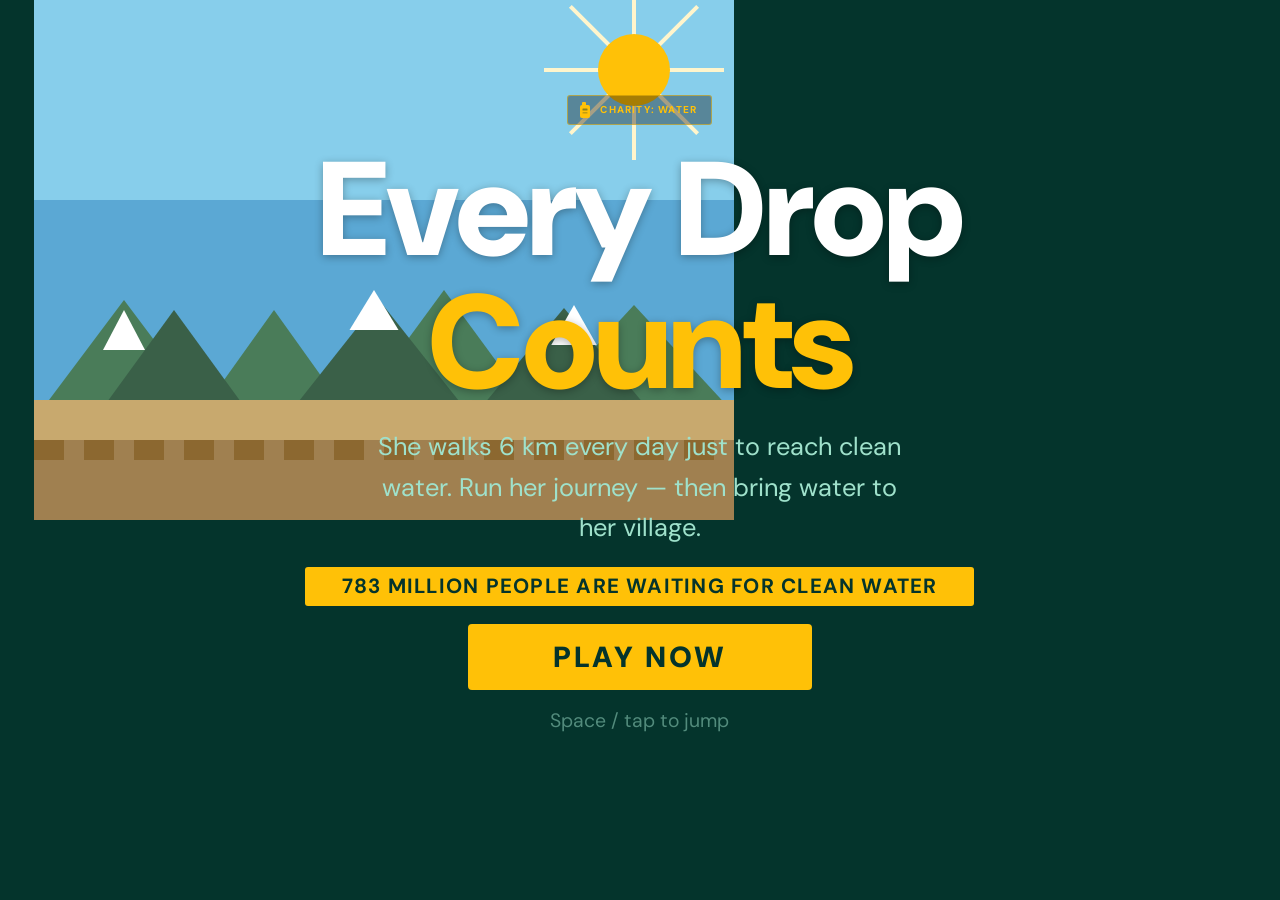
==== index.html @ 2adacd65 "Smoothed out the error made for puzzle area so the water smoothly flows through each pipe and fixed " ====
<!DOCTYPE html>
<html lang="en">
<head>
<meta charset="UTF-8">
<meta name="viewport" content="width=device-width, initial-scale=1.0, maximum-scale=1.0, user-scalable=no">
<title>Every Drop Counts — charity: water</title>
<style>
@import url('https://fonts.googleapis.com/css2?family=DM+Sans:wght@400;500;700;900&display=swap');

:root {
  --yellow:  #FFC107;
  --yellow-d:#E6A800;
  --teal:    #1D9E75;
  --teal-d:  #0F6E56;
  --teal-dk: #04342C;
  --blue:    #2BA4DB;
  --mint:    #9FE1CB;
  --white:   #ffffff;
  --r: min(1px, 0.15vw); /* responsive unit base */
}

*, *::before, *::after { box-sizing: border-box; margin: 0; padding: 0; }

html, body {
  width: 100%; height: 100%;
  font-family: 'DM Sans', system-ui, sans-serif;
  background: var(--teal-dk);
  display: flex; align-items: center; justify-content: center;
  overflow: hidden;
  touch-action: manipulation;
}

/* ─── GAME SHELL ─── */
#shell {
  position: relative;
  width: min(700px, 100vw);
  /* height scales to maintain 700:520 aspect ratio */
  aspect-ratio: 700 / 520;
  overflow: hidden;
  background: var(--teal-dk);
  container-type: size;
}

/* ─── SCREENS ─── */
.screen {
  position: absolute; inset: 0;
  display: none; flex-direction: column;
  align-items: center; justify-content: center;
}
.screen.active { display: flex; }

/* ===================== TITLE ===================== */
#title-screen { background: var(--teal-dk); }

#title-bg { position: absolute; inset: 0; }

.title-content {
  position: relative; z-index: 2;
  display: flex; flex-direction: column;
  align-items: center; gap: 2cqh;
  margin-top: -8cqh;
}

/* Jerry Can badge */
.cw-badge {
  display: flex; align-items: center; gap: 8px;
  background: rgba(0,0,0,.35);
  border: 1px solid rgba(255,193,7,.5);
  border-radius: 3px;
  padding: 5px 14px 5px 10px;
}
.cw-badge svg { flex-shrink: 0; }
.cw-badge span {
  font-size: 10px; font-weight: 700;
  color: var(--yellow); letter-spacing: .12em; text-transform: uppercase;
}

.title-heading {
  font-size: 11cqw; font-weight: 900;
  color: #fff; line-height: 1;
  letter-spacing: -.02em;
  text-shadow: 0 2px 8px rgba(0,0,0,.3);
  text-align: center;
}
.title-heading em { color: var(--yellow); font-style: normal; }

.title-sub {
  font-size: 2.1cqw; color: var(--mint);
  max-width: 44cqw; line-height: 1.6; text-align: center;
}

.title-stat {
  background: var(--yellow); color: var(--teal-dk);
  font-size: 1.7cqw; font-weight: 700;
  padding: .7cqh 3cqw;
  border-radius: 3px; letter-spacing: .06em; text-transform: uppercase;
}

.play-btn {
  background: var(--yellow); color: var(--teal-dk);
  border: none; border-radius: 4px;
  padding: 1.6cqh 7cqw;
  font-size: 2.4cqw; font-weight: 900;
  cursor: pointer; letter-spacing: .1em; text-transform: uppercase;
  transition: background .15s, transform .1s;
  font-family: inherit;
}
.play-btn:hover { background: var(--yellow-d); transform: scale(1.04); }
.play-btn:active { transform: scale(.97); }

.title-hint { font-size: 1.6cqw; color: rgba(159,225,203,.5); }

/* ===================== HUD ===================== */
#hud {
  position: absolute; top: 0; left: 0; right: 0;
  height: 10cqh;
  background: var(--teal-dk);
  border-bottom: 2px solid var(--teal);
  display: flex; align-items: center; justify-content: space-between;
  padding: 0 3cqw; z-index: 10;
}
.hud-block { text-align: center; }
.hud-label {
  font-size: 1.4cqw; font-weight: 600;
  color: var(--mint); letter-spacing: .1em; text-transform: uppercase;
}
.hud-value { font-size: 3.8cqw; font-weight: 700; color: #fff; line-height: 1.1; }
.hud-value.yellow { color: var(--yellow); }
.hud-drop-row { display: flex; align-items: center; gap: 5px; }
.hud-drop-icon {
  width: 10px; height: 13px;
  background: var(--blue);
  border-radius: 50% 50% 50% 50% / 60% 60% 40% 40%;
}
.hud-center {
  display: flex; flex-direction: column; align-items: center; gap: 2px;
}
.hud-phase {
  font-size: 1.6cqw; font-weight: 700;
  color: var(--yellow); letter-spacing: .06em;
}
.hud-phase-sub { font-size: 1.4cqw; color: var(--mint); }

/* Reset button in HUD */
#reset-btn {
  background: transparent; color: var(--mint);
  border: 1px solid rgba(159,225,203,.4);
  border-radius: 4px;
  padding: .5cqh 2cqw;
  font-size: 1.4cqw; font-weight: 700;
  cursor: pointer; letter-spacing: .06em;
  text-transform: uppercase; font-family: inherit;
  transition: background .15s;
}
#reset-btn:hover { background: rgba(159,225,203,.1); }

/* ===================== PHASE 1: RUNNER ===================== */
#phase1-screen { background: transparent; }
#runner-canvas {
  display: block;
  width: 100%; height: 100%;
  position: absolute; top: 0; left: 0;
}

/* stat banner */
#stat-banner {
  position: absolute; top: 12cqh; left: 50%;
  transform: translateX(-50%) translateY(-5cqh);
  background: var(--yellow); color: var(--teal-dk);
  font-size: 1.8cqw; font-weight: 700;
  padding: 1cqh 3cqw; border-radius: 3px;
  z-index: 20; white-space: nowrap;
  transition: transform .4s cubic-bezier(.34,1.56,.64,1), opacity .4s;
  opacity: 0; pointer-events: none;
}
#stat-banner.show { transform: translateX(-50%) translateY(0); opacity: 1; }

/* ===================== TRANSITION ===================== */
#transition-screen { background: var(--yellow); gap: 2cqh; }
.trans-title { font-size: 6cqw; font-weight: 900; color: var(--teal-dk); }
.trans-sub { font-size: 2.2cqw; color: var(--teal-d); text-align: center; max-width: 52cqw; line-height: 1.6; }
.trans-box {
  background: var(--teal-dk); border-radius: 8px;
  padding: 2cqh 5cqw; text-align: center;
}
.trans-box-label { font-size: 1.6cqw; font-weight: 600; color: var(--mint); letter-spacing: .1em; }
.trans-box-val { font-size: 7cqw; font-weight: 900; color: var(--yellow); }
.trans-box-sub { font-size: 1.5cqw; color: var(--mint); }
.continue-btn {
  background: var(--teal-dk); color: var(--yellow);
  border: none; border-radius: 4px;
  padding: 1.5cqh 4cqw;
  font-size: 2.2cqw; font-weight: 700;
  cursor: pointer; font-family: inherit;
  letter-spacing: .06em; transition: opacity .15s;
}
.continue-btn:hover { opacity: .85; }
.trans-tip { font-size: 1.5cqw; color: var(--teal-d); text-align: center; }

/* ===================== PHASE 2: PIPE PUZZLE ===================== */
#phase2-screen { background: var(--teal-dk); flex-direction: column; }

#puzzle-hud {
  width: 100%; height: 10cqh;
  background: var(--teal-dk);
  border-bottom: 2px solid var(--teal);
  display: flex; align-items: center; justify-content: space-between;
  padding: 0 3cqw; flex-shrink: 0;
}
#puzzle-timer { font-size: 5cqw; font-weight: 900; color: var(--yellow); }
#puzzle-timer.urgent { color: #ff5555; animation: pulse .5s infinite alternate; }
@keyframes pulse { from{opacity:1} to{opacity:.4} }
.puzzle-label { font-size: 1.6cqw; font-weight: 600; color: var(--mint); letter-spacing: .08em; text-align: center; }
.puzzle-label span { display: block; font-size: 2.2cqw; font-weight: 700; color: #fff; }

#puzzle-area {
  flex: 1; display: flex;
  align-items: center; justify-content: center;
  gap: 3cqw; padding: 2cqh 2cqw;
}

#pipe-grid-wrap { display: flex; flex-direction: column; align-items: center; gap: 1.2cqh; }

#pipe-grid {
  display: grid;
  gap: 3px;
  background: rgba(255,255,255,.04);
  border: 2px solid var(--teal);
  border-radius: 8px;
  padding: 8px;
}

.pcell {
  width: 7.2cqw; height: 7.2cqw;
  max-width: 52px; max-height: 52px;
  border-radius: 4px;
  background: rgba(255,255,255,.06);
  cursor: pointer; position: relative;
  transition: background .1s;
  user-select: none; overflow: hidden;
}
.pcell:hover { background: rgba(255,255,255,.13); }
.pcell.src  { background: rgba(255,193,7,.15);  border: 2px solid var(--yellow); cursor: default; }
.pcell.vil  { background: rgba(29,158,117,.15); border: 2px solid var(--teal);   cursor: default; }
.pcell canvas { display: block; width: 100%; height: 100%; }

.pipe-legend {
  display: flex; gap: 1.5cqw;
  font-size: 1.5cqw; color: var(--mint);
  align-items: center; flex-wrap: wrap; justify-content: center;
}
.leg-item { display: flex; align-items: center; gap: .5cqw; }
.leg-dot { width: 9px; height: 9px; border-radius: 50%; }

#sidebar {
  display: flex; flex-direction: column; gap: 1.5cqh;
  width: 18cqw; max-width: 130px; flex-shrink: 0;
}
.s-card {
  background: rgba(255,255,255,.06);
  border: 1px solid rgba(255,255,255,.1);
  border-radius: 6px; padding: 1.2cqh 1.5cqw; text-align: center;
}
.s-card-label {
  font-size: 1.4cqw; color: var(--mint);
  font-weight: 600; letter-spacing: .06em;
  text-transform: uppercase; margin-bottom: 3px;
}
.s-card-val { font-size: 3.5cqw; font-weight: 900; color: #fff; }
.s-card-val.g { color: var(--teal); }
.howto { font-size: 1.4cqw; color: rgba(159,225,203,.7); line-height: 1.7; }
.howto b { color: var(--yellow); display: block; margin-bottom: 4px; font-size: 1.5cqw; }

/* ===================== OVERLAYS ===================== */
.overlay {
  position: absolute; inset: 0;
  background: rgba(4,52,44,.93);
  display: none; flex-direction: column;
  align-items: center; justify-content: center;
  gap: 1.8cqh; z-index: 100;
}
.overlay.active { display: flex; }

.ov-emoji { font-size: 8cqw; animation: bounce .6s ease infinite alternate; }
@keyframes bounce { from{transform:translateY(0)} to{transform:translateY(-1.5cqh)} }

.ov-title { font-size: 5.5cqw; font-weight: 900; color: var(--yellow); text-align: center; }
.ov-sub   { font-size: 2cqw; color: var(--mint); text-align: center; max-width: 52cqw; line-height: 1.6; }

.ov-stats { display: flex; gap: 1.5cqw; }
.ov-stat {
  background: rgba(255,255,255,.08);
  border-radius: 6px; padding: 1cqh 2cqw; text-align: center;
}
.ov-stat-val   { font-size: 4cqw; font-weight: 900; color: #fff; }
.ov-stat-label { font-size: 1.5cqw; color: var(--mint); }

.ov-btn-row { display: flex; gap: 1.5cqw; align-items: center; flex-wrap: wrap; justify-content: center; }

.btn-primary {
  background: var(--yellow); color: var(--teal-dk);
  border: none; border-radius: 4px;
  padding: 1.5cqh 3.5cqw;
  font-size: 2cqw; font-weight: 700;
  cursor: pointer; text-decoration: none; display: inline-block;
  letter-spacing: .06em; text-transform: uppercase;
  font-family: inherit; transition: background .15s;
}
.btn-primary:hover { background: var(--yellow-d); }

.btn-secondary {
  background: transparent; color: var(--mint);
  border: 1px solid rgba(159,225,203,.35);
  border-radius: 4px; padding: 1.3cqh 2.5cqw;
  font-size: 1.7cqw; font-weight: 600;
  letter-spacing: .06em; text-transform: uppercase;
  cursor: pointer; font-family: inherit; transition: opacity .15s;
}
.btn-secondary:hover { opacity: .7; }

.cw-foot {
  font-size: 1.5cqw; color: rgba(159,225,203,.45); text-decoration: none;
}
.cw-foot:hover { color: var(--mint); }

/* ripple */
#ripple-canvas {
  position: absolute; inset: 0;
  pointer-events: none; z-index: 5;
  opacity: 0; transition: opacity .5s;
}

/* confetti */
.confetti-piece {
  position: absolute; width: 8px; height: 8px;
  border-radius: 2px; z-index: 200;
  animation: cffall linear forwards;
}
@keyframes cffall {
  0%   { transform: translateY(-20px) rotate(0deg);   opacity: 1; }
  100% { transform: translateY(600px)  rotate(720deg); opacity: 0; }
}
</style>
</head>
<body>
<div id="shell">

  <!-- ══ TITLE ══ -->
  <div id="title-screen" class="screen active">
    <canvas id="title-bg" width="700" height="520"></canvas>
    <div class="title-content">
      <!-- Jerry Can badge -->
      <div class="cw-badge">
        <svg width="14" height="18" viewBox="0 0 14 18" fill="none">
          <rect x="2" y="4" width="10" height="13" rx="2" fill="#FFC107"/>
          <rect x="4" y="1" width="4" height="4" rx="1" fill="#FFC107"/>
          <rect x="4.5" y="7.5" width="5" height="2" rx=".5" fill="#04342C" opacity=".45"/>
          <rect x="4.5" y="11" width="5" height="1.5" rx=".5" fill="#04342C" opacity=".25"/>
        </svg>
        <span>charity: water</span>
      </div>
      <div class="title-heading">Every Drop<br><em>Counts</em></div>
      <div class="title-sub">She walks 6 km every day just to reach clean water. Run her journey — then bring water to her village.</div>
      <div class="title-stat">783 million people are waiting for clean water</div>
      <button class="play-btn" onclick="G.start()">PLAY NOW</button>
      <div class="title-hint">Space / tap to jump</div>
    </div>
  </div>

  <!-- ══ PHASE 1 ══ -->
  <div id="phase1-screen" class="screen">
    <div id="hud">
      <div class="hud-block">
        <div class="hud-label">drops</div>
        <div class="hud-drop-row">
          <div class="hud-drop-icon"></div>
          <div class="hud-value" id="hud-drops">0</div>
        </div>
      </div>
      <div class="hud-center">
        <div class="hud-phase">PHASE 1 — THE WALK</div>
        <div class="hud-phase-sub">Collect drops. Every step matters.</div>
      </div>
      <div class="hud-block">
        <div class="hud-label">distance</div>
        <div class="hud-value yellow" id="hud-dist">0 m</div>
      </div>
    </div>
    <canvas id="runner-canvas"></canvas>
    <div id="stat-banner">💧 1 in 10 people lack clean water</div>
    <!-- Reset always visible -->
    <button id="reset-btn" onclick="G.reset()" style="position:absolute;top:1.2cqh;right:2cqw;z-index:20">↺ RESET</button>
  </div>

  <!-- ══ TRANSITION ══ -->
  <div id="transition-screen" class="screen">
    <div class="trans-title">You made it! 💧</div>
    <div class="trans-sub">You reached the water source. Now connect the pipes before the village runs dry.</div>
    <div class="trans-box">
      <div class="trans-box-label">TIME BONUS EARNED</div>
      <div class="trans-box-val" id="trans-bonus">45s</div>
      <div class="trans-box-sub">from your run distance</div>
    </div>
    <button class="continue-btn" onclick="G.startPuzzle()">CONNECT THE PIPES →</button>
    <div class="trans-tip">Every 100 m you ran = 3 extra seconds</div>
  </div>

  <!-- ══ PHASE 2 ══ -->
  <div id="phase2-screen" class="screen">
    <div id="puzzle-hud">
      <div class="hud-block">
        <div class="hud-label">drops</div>
        <div class="hud-drop-row">
          <div class="hud-drop-icon"></div>
          <div class="hud-value" id="p2-drops">0</div>
        </div>
      </div>
      <div class="puzzle-label">PHASE 2 — PIPE PUZZLE<span>Connect source → village</span></div>
      <div class="hud-block">
        <div class="hud-label">time left</div>
        <div id="puzzle-timer">45s</div>
      </div>
    </div>
    <div id="puzzle-area">
      <div id="pipe-grid-wrap">
        <div id="pipe-grid"></div>
        <div class="pipe-legend">
          <div class="leg-item"><div class="leg-dot" style="background:var(--yellow)"></div>Source</div>
          <div class="leg-item"><div class="leg-dot" style="background:var(--teal)"></div>Village</div>
          <div class="leg-item"><div class="leg-dot" style="background:var(--blue)"></div>Water flowing</div>
          <div class="leg-item"><div class="leg-dot" style="background:rgba(255,255,255,.3)"></div>Click to rotate</div>
        </div>
      </div>
      <div id="sidebar">
        <div class="s-card">
          <div class="s-card-label">connected</div>
          <div class="s-card-val g" id="conn-pct">0%</div>
        </div>
        <div class="s-card">
          <div class="s-card-label">moves</div>
          <div class="s-card-val" id="moves-count">0</div>
        </div>
        <div class="howto">
          <b>HOW TO PLAY</b>
          Click a pipe to rotate 90°.<br><br>
          Connect <span style="color:var(--yellow)">source</span> to <span style="color:var(--teal)">village</span>.<br><br>
          Water flows through aligned pipes automatically.
        </div>
        <button class="btn-secondary" onclick="G.reset()" style="margin-top:auto">↺ RESET</button>
      </div>
    </div>
  </div>

  <!-- ══ WIN ══ -->
  <div id="win-overlay" class="overlay">
    <div class="ov-emoji">💧</div>
    <div class="ov-title">Village Connected!</div>
    <div class="ov-sub" id="win-msg">Clean water is flowing. You made a real difference today.</div>
    <div class="ov-stats">
      <div class="ov-stat"><div class="ov-stat-val" id="f-drops">0</div><div class="ov-stat-label">drops</div></div>
      <div class="ov-stat"><div class="ov-stat-val" id="f-dist">0m</div><div class="ov-stat-label">distance</div></div>
      <div class="ov-stat"><div class="ov-stat-val" id="f-moves">0</div><div class="ov-stat-label">moves</div></div>
    </div>
    <div class="ov-btn-row">
      <a href="https://www.charitywater.org" target="_blank" class="btn-primary">Give clean water →</a>
      <button class="btn-secondary" onclick="G.reset()">Play again</button>
    </div>
    <a href="https://www.charitywater.org" target="_blank" class="cw-foot">$30 = 1 person with clean water for life · charitywater.org</a>
  </div>

  <!-- ══ GAME OVER (runner) ══ -->
  <div id="over-overlay" class="overlay">
    <div class="ov-emoji" style="animation:none">💧</div>
    <div class="ov-title" style="color:#fff">Keep going — she does</div>
    <div class="ov-sub">Every day she gets back up and tries again.<br>Your <span id="go-dist" style="color:var(--yellow);font-weight:700">0 m</span> earned a time bonus for the pipe puzzle!</div>
    <div class="ov-btn-row">
      <button class="btn-primary" onclick="G.toTransition()">Bring water to the village →</button>
      <button class="btn-secondary" onclick="G.reset()">Run again</button>
    </div>
  </div>

  <canvas id="ripple-canvas" width="700" height="520"></canvas>
</div>

<script>
/* ════════════════════════════════════════════════════
   EVERY DROP COUNTS — single-file, VS Code compatible
   ════════════════════════════════════════════════════ */

// ── Responsive resize ──────────────────────────────
const shell = document.getElementById('shell');
function resize() {
  const vw = window.innerWidth, vh = window.innerHeight;
  const scaleW = vw / 700, scaleH = vh / 520;
  const s = Math.min(scaleW, scaleH);
  shell.style.width  = (700 * s) + 'px';
  shell.style.height = (520 * s) + 'px';
}
window.addEventListener('resize', resize);
resize();

// ── Screen helper ──────────────────────────────────
function showScreen(id) {
  document.querySelectorAll('.screen').forEach(s => s.classList.remove('active'));
  document.getElementById(id).classList.add('active');
}

// ── Title background ───────────────────────────────
(function () {
  const c = document.getElementById('title-bg');
  const ctx = c.getContext('2d');
  const W = 700, H = 520;
  ctx.fillStyle = '#87CEEB'; ctx.fillRect(0, 0, W, H);
  ctx.fillStyle = '#5BA8D4'; ctx.fillRect(0, 200, W, 320);
  ctx.fillStyle = '#FFF5CC';
  for (let i = 0; i < 8; i++) {
    ctx.save(); ctx.translate(600, 70); ctx.rotate(i * Math.PI / 4);
    ctx.fillRect(-2, -90, 4, 60); ctx.restore();
  }
  ctx.fillStyle = '#FFC107'; ctx.beginPath(); ctx.arc(600, 70, 36, 0, Math.PI*2); ctx.fill();
  [[0,300,180,120],[140,310,200,140],[300,290,220,150],[480,305,240,130]].forEach(([x,y,w,h]) => {
    ctx.fillStyle = '#4A7C59';
    ctx.beginPath(); ctx.moveTo(x,y+h); ctx.lineTo(x+w/2,y); ctx.lineTo(x+w,y+h); ctx.fill();
  });
  [[60,310,160,110],[250,300,190,120],[430,308,200,120]].forEach(([x,y,w,h]) => {
    ctx.fillStyle = '#3A6048';
    ctx.beginPath(); ctx.moveTo(x,y+h); ctx.lineTo(x+w/2,y); ctx.lineTo(x+w,y+h); ctx.fill();
  });
  ctx.fillStyle = '#fff';
  [[90,310,60],[340,290,70],[540,305,65]].forEach(([mx,my,hw]) => {
    ctx.beginPath(); ctx.moveTo(mx,my); ctx.lineTo(mx-hw*.35,my+40); ctx.lineTo(mx+hw*.35,my+40); ctx.fill();
  });
  ctx.fillStyle = '#C8A96E'; ctx.fillRect(0,400,W,120);
  ctx.fillStyle = '#A08050'; ctx.fillRect(0,440,W,80);
  ctx.strokeStyle = '#8C6830'; ctx.lineWidth = 20; ctx.setLineDash([30,20]);
  ctx.beginPath(); ctx.moveTo(0,450); ctx.lineTo(W,450); ctx.stroke();
  ctx.setLineDash([]);
})();

// ═══════════════════════════════════════════════════
//  GAME CONTROLLER
// ═══════════════════════════════════════════════════
const G = {
  drops: 0, distM: 0, moves: 0,
  phase: 'title', bonus: 20,

  start() {
    this.drops = 0; this.distM = 0; this.moves = 0;
    this.phase = 'runner';
    showScreen('phase1-screen');
    Runner.init();
  },

  toTransition() {
    Runner.stop();
    document.getElementById('over-overlay').classList.remove('active');
    this.bonus = Math.min(90, Math.max(20, 20 + Math.floor(this.distM / 100) * 3));
    document.getElementById('trans-bonus').textContent = this.bonus + 's';
    this.phase = 'transition';
    showScreen('transition-screen');
  },

  startPuzzle() {
    this.phase = 'puzzle';
    showScreen('phase2-screen');
    Puzzle.init(this.drops, this.bonus);
  },

  win(solved, puzzleTime) {
    const bonus = solved ? puzzleTime * 5 : 0;
    const total = this.drops + bonus;
    document.getElementById('f-drops').textContent = total;
    document.getElementById('f-dist').textContent  = this.distM + 'm';
    document.getElementById('f-moves').textContent = this.moves;
    document.getElementById('win-msg').textContent = solved
      ? `Clean water is flowing! You solved it with ${puzzleTime}s to spare.`
      : `Time's up, but ${Math.round(Puzzle.filledPct())}% of the village received water. Keep trying!`;
    document.getElementById('win-overlay').classList.add('active');
    fx.confetti();
    fx.ripple();
  },

  reset() {
    Runner.stop();
    Puzzle.stop();
    document.getElementById('win-overlay').classList.remove('active');
    document.getElementById('over-overlay').classList.remove('active');
    this.drops = 0; this.distM = 0; this.moves = 0;
    this.phase = 'title';
    showScreen('title-screen');
  }
};

// ═══════════════════════════════════════════════════
//  RUNNER
// ═══════════════════════════════════════════════════
const Runner = (() => {
  const RC = document.getElementById('runner-canvas');
  const ctx = RC.getContext('2d');
  const W = 700, H = 468;
  RC.width = W; RC.height = H;

  let runner, obstacles, groundY, speed, frameId, frame, spawnT, spawnI;
  let bgX = 0;
  let statShown = {};
  const FACTS = {
    400:  '1 in 10 people lack clean water',
    900:  'Women walk 6 km daily for water',
    1800: 'Girls miss school to collect water',
    3000: '$30 gives 1 person water for life'
  };

  function rr(ctx, x, y, w, h, r) {
    ctx.beginPath();
    ctx.moveTo(x+r,y); ctx.lineTo(x+w-r,y);
    ctx.arcTo(x+w,y,x+w,y+r,r); ctx.lineTo(x+w,y+h-r);
    ctx.arcTo(x+w,y+h,x+w-r,y+h,r); ctx.lineTo(x+r,y+h);
    ctx.arcTo(x,y+h,x,y+h-r,r); ctx.lineTo(x,y+r);
    ctx.arcTo(x,y,x+r,y,r); ctx.closePath();
  }

  function drawSky() {
    ctx.fillStyle = '#87CEEB'; ctx.fillRect(0,0,W,H-160);
    ctx.fillStyle = '#FFC107'; ctx.beginPath(); ctx.arc(580,60,30,0,Math.PI*2); ctx.fill();
    ctx.fillStyle = 'rgba(255,255,255,.8)';
    [[80,40,90,22],[220,55,70,18],[400,35,100,24],[550,70,60,16]].forEach(([x,y,cw,ch])=>{
      rr(ctx,x,y,cw,ch,ch/2); ctx.fill();
      rr(ctx,x+10,y-12,cw-20,ch,ch/2); ctx.fill();
    });
  }

  function drawGround() {
    ctx.fillStyle='#C8A96E'; ctx.fillRect(0,H-160,W,160);
    ctx.fillStyle='#A08050'; ctx.fillRect(0,H-100,W,100);
    ctx.fillStyle='#8C6830'; ctx.fillRect(0,H-80,W,4);
    ctx.strokeStyle='#7A5820'; ctx.lineWidth=2; ctx.setLineDash([30,20]);
    for(let x=(frame*speed*.5)%50-50;x<W+60;x+=50){ctx.beginPath();ctx.moveTo(x,H-78);ctx.lineTo(x+30,H-78);ctx.stroke();}
    ctx.setLineDash([]);
    ctx.fillStyle='#5A7A5A';
    ctx.fillRect(W-60,H-160,8,40); ctx.fillRect(W-52,H-150,8,30);
    ctx.beginPath(); ctx.moveTo(W-65,H-160); ctx.lineTo(W-56,H-180); ctx.lineTo(W-47,H-160); ctx.fill();
  }

  function drawRunner() {
    const r = runner, t = frame;
    const la = r.onGround ? Math.sin(t*.3)*.5 : 0;
    const aa = r.onGround ? Math.cos(t*.3)*.4 : -.3;
    ctx.save(); ctx.translate(r.x+r.w/2, r.y+r.h);
    if(r.dead) ctx.rotate(Math.min(r.dt*.08, Math.PI/2));
    // Jerry can
    ctx.fillStyle='#2BA4DB'; ctx.fillRect(12,-r.h+4,12,18);
    ctx.fillStyle='#9FE1CB'; ctx.fillRect(13,-r.h+5,3,4);
    if(!r.dead){ctx.fillStyle='rgba(43,164,219,.5)';ctx.fillRect(12,-r.h+14+Math.sin(t*.4)*2,12,6);}
    // body
    ctx.fillStyle=r.dead?'#993C1D':'#1D9E75'; ctx.fillRect(-r.w/2+2,-r.h+18,r.w-4,r.h-22);
    // head
    ctx.fillStyle='#E8C87A'; ctx.beginPath(); ctx.arc(0,-r.h+12,10,0,Math.PI*2); ctx.fill();
    ctx.fillStyle=r.dead?'#993C1D':'#FFC107';
    ctx.beginPath(); ctx.arc(0,-r.h+8,10,Math.PI,0); ctx.fill();
    ctx.fillRect(-10,-r.h+8,20,4);
    // legs
    ctx.strokeStyle=r.dead?'#993C1D':'#0F6E56'; ctx.lineWidth=6; ctx.lineCap='round';
    if(!r.dead){
      ctx.save(); ctx.rotate(la);
      ctx.beginPath(); ctx.moveTo(-5,-6); ctx.lineTo(-6,22); ctx.stroke();
      ctx.fillStyle='#0F6E56'; ctx.fillRect(-10,18,14,6); ctx.restore();
      ctx.save(); ctx.rotate(-la);
      ctx.beginPath(); ctx.moveTo(5,-6); ctx.lineTo(6,22); ctx.stroke();
      ctx.fillStyle='#0F6E56'; ctx.fillRect(-4,18,14,6); ctx.restore();
    } else {
      ctx.beginPath(); ctx.moveTo(-5,-6); ctx.lineTo(-10,22); ctx.stroke();
      ctx.beginPath(); ctx.moveTo(5,-6);  ctx.lineTo(12,16);  ctx.stroke();
    }
    ctx.save(); ctx.rotate(aa);
    ctx.beginPath(); ctx.moveTo(-4,-r.h+28); ctx.lineTo(-16,-r.h+44); ctx.stroke(); ctx.restore();
    ctx.save(); ctx.rotate(-aa+.3);
    ctx.beginPath(); ctx.moveTo(4,-r.h+28); ctx.lineTo(10,-r.h+46); ctx.stroke(); ctx.restore();
    ctx.restore();
  }

  function drawObstacle(ob) {
    ctx.save(); ctx.translate(ob.x, groundY+ob.h);
    if(ob.t===0){
      ctx.fillStyle='#888780'; ctx.beginPath(); ctx.ellipse(0,0,ob.w/2,ob.h/2,0,0,Math.PI*2); ctx.fill();
      ctx.fillStyle='#B4B2A9'; ctx.beginPath(); ctx.ellipse(-4,-4,ob.w/4,ob.h/4,0,0,Math.PI*2); ctx.fill();
    } else if(ob.t===1){
      ctx.fillStyle='#3A6048'; ctx.fillRect(-6,-ob.h,12,ob.h); ctx.fillRect(-16,-ob.h*.7,10,ob.h*.3); ctx.fillRect(6,-ob.h*.5,10,ob.h*.25);
      ctx.fillStyle='#4A7C59'; ctx.fillRect(-4,-ob.h,8,ob.h);
    } else {
      ctx.fillStyle='#7A5820'; ctx.beginPath(); ctx.ellipse(0,4,ob.w/2,8,0,0,Math.PI*2); ctx.fill();
      ctx.fillStyle='rgba(43,164,219,.6)'; ctx.beginPath(); ctx.ellipse(0,2,ob.w/2-4,6,0,0,Math.PI*2); ctx.fill();
    }
    ctx.restore();
  }

  function collides(r, ob) {
    const rx=r.x+4,ry=r.y-r.h+8,rw=r.w-8,rh=r.h-10;
    const ox=ob.x-ob.w/2,oy=groundY-ob.h;
    return rx<ox+ob.w && rx+rw>ox && ry<oy+ob.h && ry+rh>oy;
  }

  function jump() {
    if(!runner||runner.dead) return;
    if(runner.onGround && runner.canJump){
      runner.vy=-14; runner.onGround=false; runner.canJump=false;
    }
  }

  function loop() {
    if(G.phase!=='runner') return;
    frame++;
    ctx.clearRect(0,0,W,H);
    bgX = (bgX - speed*.5 + W) % W;
    drawSky();
    // mountains
    ctx.fillStyle='#4A7C59';
    for(let i=0;i<3;i++){const mx=((i*250-bgX*.4)%(W+300)+W+300)%(W+300)-100;ctx.beginPath();ctx.moveTo(mx,H-160);ctx.lineTo(mx+130,H-260);ctx.lineTo(mx+260,H-160);ctx.fill();}
    ctx.fillStyle='#3A6048';
    for(let i=0;i<3;i++){const mx=((i*220+100-bgX*.3)%(W+300)+W+300)%(W+300)-100;ctx.beginPath();ctx.moveTo(mx,H-160);ctx.lineTo(mx+110,H-220);ctx.lineTo(mx+220,H-160);ctx.fill();}
    drawGround();

    if(!runner.dead){
      runner.vy+=.7; runner.y+=runner.vy;
      if(runner.y>=groundY){runner.y=groundY;runner.vy=0;runner.onGround=true;}
      speed=4+Math.min(frame/600,5);
      spawnI=Math.max(45,90-Math.floor(frame/200)*5);
      if(++spawnT>=spawnI){
        const types=[{t:0,w:30,h:26},{t:1,w:22,h:48},{t:2,w:50,h:16}];
        const tp=types[Math.floor(Math.random()*types.length)];
        obstacles.push({x:W+50,...tp});
        spawnT=0;
      }
      for(let i=obstacles.length-1;i>=0;i--){
        obstacles[i].x-=speed;
        if(obstacles[i].x<-80){obstacles.splice(i,1);continue;}
        if(collides(runner,obstacles[i])){
          runner.dead=true; runner.vy=-8;
          G.distM=Math.floor(frame*speed*.05);
          G.drops=Math.floor(G.distM*.8);
          setTimeout(()=>{
            document.getElementById('go-dist').textContent=G.distM+'m';
            document.getElementById('over-overlay').classList.add('active');
          },800);
          break;
        }
      }
      G.drops=Math.floor(frame*speed*.04);
      G.distM=Math.floor(frame*speed*.05);
      document.getElementById('hud-drops').textContent=G.drops;
      document.getElementById('hud-dist').textContent=G.distM+' m';
      Object.keys(FACTS).forEach(k=>{
        const km=parseInt(k);
        if(G.distM>=km&&!statShown[km]){statShown[km]=true;showBanner(FACTS[km]);}
      });
      if(G.distM>=5000) G.toTransition();
    } else {
      runner.dt++;
      runner.vy+=.7; runner.y+=runner.vy;
      if(runner.y>H+60&&runner.dt>40){cancelAnimationFrame(frameId);return;}
      obstacles.forEach(ob=>ob.x-=speed*.3);
    }
    obstacles.forEach(drawObstacle);
    drawRunner();
    if(frame<70){
      ctx.fillStyle='rgba(255,193,7,.9)';
      ctx.font='bold 13px DM Sans,sans-serif';
      ctx.textAlign='center';
      ctx.fillText('TAP  OR  PRESS  SPACE  TO  JUMP',W/2,H-18);
      ctx.textAlign='left';
    }
    frameId=requestAnimationFrame(loop);
  }

  let bannerTO;
  function showBanner(txt){
    const b=document.getElementById('stat-banner');
    b.textContent='💧 '+txt; b.classList.add('show');
    clearTimeout(bannerTO);
    bannerTO=setTimeout(()=>b.classList.remove('show'),3000);
  }

  document.addEventListener('keydown', e=>{if(e.code==='Space'){e.preventDefault();jump();}});
  document.addEventListener('keyup',   e=>{if(e.code==='Space'&&runner) runner.canJump=true;});
  RC.addEventListener('click',()=>{if(runner)runner.canJump=true; jump();});
  RC.addEventListener('touchstart',e=>{e.preventDefault();if(runner)runner.canJump=true;jump();},{passive:false});
  document.addEventListener('keydown',e=>{
    if(e.code==='Enter'&&G.phase==='runner'){
      const ov=document.getElementById('over-overlay');
      if(ov.classList.contains('active')) G.toTransition();
    }
  });

  return {
    init(){
      groundY=H-80; speed=4; frame=0; bgX=0; spawnT=0; spawnI=80;
      statShown={}; obstacles=[];
      runner={x:100,y:groundY,w:28,h:48,vy:0,onGround:true,dead:false,dt:0,canJump:true};
      document.getElementById('over-overlay').classList.remove('active');
      document.getElementById('hud-drops').textContent='0';
      document.getElementById('hud-dist').textContent='0 m';
      if(frameId)cancelAnimationFrame(frameId);
      frameId=requestAnimationFrame(loop);
    },
    stop(){if(frameId)cancelAnimationFrame(frameId);}
  };
})();

// ═══════════════════════════════════════════════════
//  PIPE PUZZLE  (completely rewritten connection logic)
// ═══════════════════════════════════════════════════
const Puzzle = (() => {
  const ROWS=6, COLS=7;

  /*
    Each pipe is described by which of its 4 sides are OPEN.
    Key insight: we store openings as a set {L,R,T,B}.
    Rotating 90° CW transforms: L→T, T→R, R→B, B→L
    So we just rotate the opening set, not an array index.

    Pipe shapes (at rotation 0):
      'h'  : left + right   (straight horizontal ─)
      'v'  : top  + bottom  (straight vertical   │)
      'tl' : top  + left    (corner ╝)
      'tr' : top  + right   (corner ╚)
      'bl' : bottom + left  (corner ╗)
      'br' : bottom + right (corner ╔)
  */

  // Returns Set of open sides for given type + rotation
  function openings(type, rot) {
    // base openings at rot=0
    const base = {
      'h':  new Set(['L','R']),
      'v':  new Set(['T','B']),
      'tl': new Set(['T','L']),
      'tr': new Set(['T','R']),
      'bl': new Set(['B','L']),
      'br': new Set(['B','R']),
    }[type];

    // CW rotation mapping
    const cwMap = {L:'T', T:'R', R:'B', B:'L'};
    let s = new Set(base);
    for(let i=0; i<(rot%4); i++){
      s = new Set([...s].map(d=>cwMap[d]));
    }
    return s;
  }

  // Are cells (r1,c1) and (r2,c2) hydraulically connected?
  function linked(r1,c1,r2,c2,grid){
    const a=grid[r1]?.[c1], b=grid[r2]?.[c2];
    if(!a||!b) return false;
    const ao = (a.type==='src'||a.type==='vil') ? new Set(['L','R','T','B']) : openings(a.type,a.rot);
    const bo = (b.type==='src'||b.type==='vil') ? new Set(['L','R','T','B']) : openings(b.type,b.rot);
    if(r1===r2 && c2===c1+1) return ao.has('R') && bo.has('L');  // b is RIGHT of a
    if(r1===r2 && c2===c1-1) return ao.has('L') && bo.has('R');  // b is LEFT  of a
    if(c1===c2 && r2===r1+1) return ao.has('B') && bo.has('T');  // b is BELOW a
    if(c1===c2 && r2===r1-1) return ao.has('T') && bo.has('B');  // b is ABOVE a
    return false;
  }

  // BFS from source (0,0)
  function floodFill(grid){
    const visited=new Set(['0,0']);
    const q=['0,0'];
    while(q.length){
      const key=q.shift();
      const [r,c]=key.split(',').map(Number);
      [[r-1,c],[r+1,c],[r,c-1],[r,c+1]].forEach(([nr,nc])=>{
        if(nr<0||nr>=ROWS||nc<0||nc>=COLS) return;
        const nk=`${nr},${nc}`;
        if(visited.has(nk)) return;
        if(linked(r,c,nr,nc,grid)){visited.add(nk);q.push(nk);}
      });
    }
    return visited;
  }

  /*
    Solution path: (0,0)src → R → (0,1) → R → (0,2) → D → (1,2) → D → (2,2)
                → R → (2,3) → R → (2,4) → D → (3,4) → D → (4,4)
                → R → (4,5) → R → (4,6) → D → (5,6)vil

    At each path cell, in direction → out direction → correct pipe type:
      (0,1): in=L out=R → 'h'
      (0,2): in=L out=B → 'bl'   (opens L+B)
      (1,2): in=T out=B → 'v'
      (2,2): in=T out=R → 'tr'   (opens T+R)
      (2,3): in=L out=R → 'h'
      (2,4): in=L out=B → 'bl'
      (3,4): in=T out=B → 'v'
      (4,4): in=T out=R → 'tr'
      (4,5): in=L out=R → 'h'
      (4,6): in=L out=B → 'bl'
  */
  const PATH = [
    [0,1,'h'], [0,2,'bl'], [1,2,'v'], [2,2,'tr'],
    [2,3,'h'], [2,4,'bl'], [3,4,'v'], [4,4,'tr'],
    [4,5,'h'], [4,6,'bl'],
  ];
  const TYPES = ['h','v','tl','tr','bl','br'];

  let grid=[], timer, timeLeft, solved, moveCount;

  function buildGrid(){
    grid=[];
    for(let r=0;r<ROWS;r++){
      grid[r]=[];
      for(let c=0;c<COLS;c++)
        grid[r][c]={type:TYPES[Math.floor(Math.random()*TYPES.length)],rot:Math.floor(Math.random()*4)};
    }
    grid[0][0]={type:'src',rot:0};
    grid[ROWS-1][COLS-1]={type:'vil',rot:0};
    PATH.forEach(([r,c,type])=>{
      const extraRots=Math.floor(Math.random()*3)+1; // guaranteed shuffled
      grid[r][c]={type,rot:extraRots%4,isPath:true};
    });
  }

  // Draw a pipe cell onto a canvas
  function drawPipe(canvas, type, rot, wet){
    const s=canvas.width, cx=s/2, cy=s/2, t=10;
    const pc=wet?'#2BA4DB':'rgba(255,255,255,.28)';
    const gc=wet?'#9FE1CB':'rgba(255,255,255,.12)';
    const cvs=canvas.getContext('2d');
    cvs.clearRect(0,0,s,s);

    // Get actual open sides
    const op = openings(type,rot);

    cvs.strokeStyle=pc; cvs.lineWidth=t; cvs.lineCap='round';

    // Draw arm toward each open side
    if(op.has('L')){ cvs.beginPath(); cvs.moveTo(cx,cy); cvs.lineTo(0,cy); cvs.stroke(); }
    if(op.has('R')){ cvs.beginPath(); cvs.moveTo(cx,cy); cvs.lineTo(s,cy); cvs.stroke(); }
    if(op.has('T')){ cvs.beginPath(); cvs.moveTo(cx,cy); cvs.lineTo(cx,0); cvs.stroke(); }
    if(op.has('B')){ cvs.beginPath(); cvs.moveTo(cx,cy); cvs.lineTo(cx,s); cvs.stroke(); }

    // Center glow dot
    cvs.fillStyle=wet?'#9FE1CB':'rgba(255,255,255,.22)';
    cvs.beginPath(); cvs.arc(cx,cy,4,0,Math.PI*2); cvs.fill();

    // Subtle inner ring on wet cells
    if(wet){
      cvs.strokeStyle='rgba(159,225,203,.25)'; cvs.lineWidth=2;
      cvs.beginPath(); cvs.arc(cx,cy,cx*.45,0,Math.PI*2); cvs.stroke();
    }
  }

  function render(){
    const gridEl=document.getElementById('pipe-grid');
    gridEl.innerHTML='';
    gridEl.style.gridTemplateColumns=`repeat(${COLS},min(7.2cqw,52px))`;
    gridEl.style.gridTemplateRows   =`repeat(${ROWS},min(7.2cqw,52px))`;

    const wet=floodFill(grid);
    const pct=Math.round(wet.size/(ROWS*COLS)*100);
    document.getElementById('conn-pct').textContent=pct+'%';

    if(wet.has(`${ROWS-1},${COLS-1}`)&&!solved){
      solved=true; clearInterval(timer);
      setTimeout(()=>G.win(true,timeLeft),500);
    }

    for(let r=0;r<ROWS;r++){
      for(let c=0;c<COLS;c++){
        const cell=grid[r][c];
        const div=document.createElement('div');
        div.className='pcell';
        const isWet=wet.has(`${r},${c}`);

        if(cell.type==='src'){
          div.classList.add('src');
          div.innerHTML=`<svg width="100%" height="100%" viewBox="0 0 52 52"><text x="26" y="33" text-anchor="middle" font-size="20">🏔️</text><text x="26" y="47" text-anchor="middle" font-size="8" fill="#FFC107" font-weight="bold">SOURCE</text></svg>`;
        } else if(cell.type==='vil'){
          div.classList.add('vil');
          div.innerHTML=`<svg width="100%" height="100%" viewBox="0 0 52 52"><text x="26" y="33" text-anchor="middle" font-size="20">🏘️</text><text x="26" y="47" text-anchor="middle" font-size="8" fill="#1D9E75" font-weight="bold">VILLAGE</text></svg>`;
        } else {
          const cvs=document.createElement('canvas');
          cvs.width=52; cvs.height=52;
          drawPipe(cvs, cell.type, cell.rot, isWet);
          div.appendChild(cvs);
          const R=r,C=c;
          const rotate=()=>{
            if(solved) return;
            grid[R][C].rot=(grid[R][C].rot+1)%4;
            G.moves++;
            document.getElementById('moves-count').textContent=G.moves;
            render();
          };
          div.addEventListener('click',rotate);
          div.addEventListener('touchstart',e=>{e.preventDefault();rotate();},{passive:false});
        }
        gridEl.appendChild(div);
      }
    }
  }

  return {
    init(drops,bonus){
      solved=false; moveCount=0; timeLeft=bonus;
      document.getElementById('p2-drops').textContent=drops;
      document.getElementById('moves-count').textContent='0';
      document.getElementById('conn-pct').textContent='0%';
      document.getElementById('puzzle-timer').textContent=bonus+'s';
      document.getElementById('puzzle-timer').classList.remove('urgent');
      buildGrid(); render();
      timer=setInterval(()=>{
        if(solved) return;
        timeLeft--;
        const el=document.getElementById('puzzle-timer');
        el.textContent=timeLeft+'s';
        if(timeLeft<=10) el.classList.add('urgent');
        if(timeLeft<=0){clearInterval(timer);G.win(false,0);}
      },1000);
    },
    stop(){ clearInterval(timer); },
    filledPct(){
      const wet=floodFill(grid);
      return wet.size/(ROWS*COLS)*100;
    }
  };
})();

// ═══════════════════════════════════════════════════
//  FX
// ═══════════════════════════════════════════════════
const fx = {
  confetti(){
    const sh=document.getElementById('shell');
    const cols=['#FFC107','#1D9E75','#2BA4DB','#fff','#9FE1CB'];
    for(let i=0;i<70;i++){
      const el=document.createElement('div');
      el.className='confetti-piece';
      el.style.left=Math.random()*100+'%';
      el.style.top='-10px';
      el.style.background=cols[i%cols.length];
      el.style.animationDuration=(1.5+Math.random()*2)+'s';
      el.style.animationDelay=(Math.random()*.8)+'s';
      el.style.transform=`rotate(${Math.random()*360}deg)`;
      sh.appendChild(el);
      setTimeout(()=>el.remove(),3600);
    }
  },
  ripple(){
    const rc=document.getElementById('ripple-canvas');
    const ctx=rc.getContext('2d');
    rc.style.opacity='1';
    let t=0;
    (function anim(){
      ctx.clearRect(0,0,700,520);
      for(let i=0;i<4;i++){
        const rad=t*3+i*60; if(rad>500) continue;
        ctx.strokeStyle=`rgba(43,164,219,${.3*(1-rad/500)})`;
        ctx.lineWidth=2;
        ctx.beginPath(); ctx.arc(350,260,rad,0,Math.PI*2); ctx.stroke();
      }
      t++;
      if(t<120) requestAnimationFrame(anim);
      else{rc.style.opacity='0';ctx.clearRect(0,0,700,520);}
    })();
  }
};
</script>
</body>
</html>
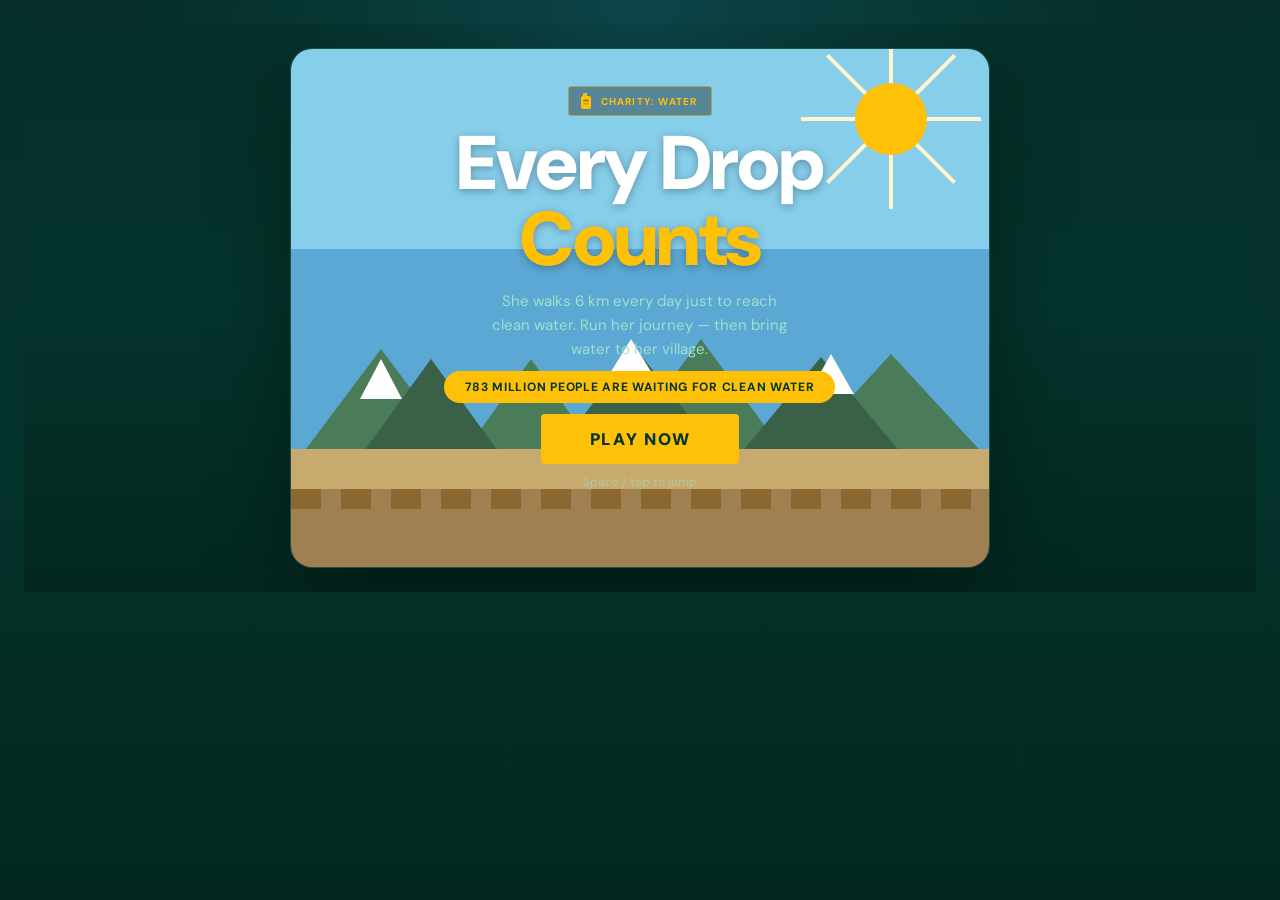
==== commit ecdb47e8: "Fixed UI Issue with Laptop and any other platforms" ====
--- a/index.html
+++ b/index.html
@@ -2,7 +2,7 @@
 <html lang="en">
 <head>
 <meta charset="UTF-8">
-<meta name="viewport" content="width=device-width, initial-scale=1.0, maximum-scale=1.0, user-scalable=no">
+<meta name="viewport" content="width=device-width, initial-scale=1.0">
 <title>Every Drop Counts — charity: water</title>
 <style>
 @import url('https://fonts.googleapis.com/css2?family=DM+Sans:wght@400;500;700;900&display=swap');
@@ -22,23 +22,30 @@
 *, *::before, *::after { box-sizing: border-box; margin: 0; padding: 0; }
 
 html, body {
-  width: 100%; height: 100%;
+  width: 100%; min-height: 100%;
   font-family: 'DM Sans', system-ui, sans-serif;
-  background: var(--teal-dk);
-  display: flex; align-items: center; justify-content: center;
-  overflow: hidden;
+  background:
+    radial-gradient(circle at top, rgba(43,164,219,.18), transparent 45%),
+    linear-gradient(180deg, #052f28 0%, #04342c 48%, #032720 100%);
+  display: flex; align-items: flex-start; justify-content: center;
+  padding: clamp(12px, 2vw, 24px);
+  overflow: auto;
+  overscroll-behavior: contain;
   touch-action: manipulation;
 }
 
 /* ─── GAME SHELL ─── */
 #shell {
   position: relative;
-  width: min(700px, 100vw);
-  /* height scales to maintain 700:520 aspect ratio */
+  width: min(700px, calc(100vw - 24px), calc((100dvh - 24px) * 700 / 520));
+  height: auto;
   aspect-ratio: 700 / 520;
   overflow: hidden;
-  background: var(--teal-dk);
+  background: linear-gradient(180deg, rgba(4,52,44,.98), rgba(4,52,44,1));
   container-type: size;
+  border: 1px solid rgba(159,225,203,.16);
+  border-radius: 22px;
+  box-shadow: 0 28px 80px rgba(0,0,0,.34);
 }
 
 /* ─── SCREENS ─── */
@@ -57,8 +64,10 @@
 .title-content {
   position: relative; z-index: 2;
   display: flex; flex-direction: column;
-  align-items: center; gap: 2cqh;
-  margin-top: -8cqh;
+  align-items: center; gap: clamp(10px, 2cqh, 18px);
+  margin-top: clamp(-40px, -8cqh, -12px);
+  width: min(88cqw, 620px);
+  padding: 0 4cqw;
 }
 
 /* Jerry Can badge */
@@ -76,7 +85,7 @@
 }
 
 .title-heading {
-  font-size: 11cqw; font-weight: 900;
+  font-size: clamp(42px, 11cqw, 76px); font-weight: 900;
   color: #fff; line-height: 1;
   letter-spacing: -.02em;
   text-shadow: 0 2px 8px rgba(0,0,0,.3);
@@ -85,22 +94,23 @@
 .title-heading em { color: var(--yellow); font-style: normal; }
 
 .title-sub {
-  font-size: 2.1cqw; color: var(--mint);
+  font-size: clamp(15px, 2.1cqw, 22px); color: var(--mint);
   max-width: 44cqw; line-height: 1.6; text-align: center;
 }
 
 .title-stat {
   background: var(--yellow); color: var(--teal-dk);
-  font-size: 1.7cqw; font-weight: 700;
-  padding: .7cqh 3cqw;
-  border-radius: 3px; letter-spacing: .06em; text-transform: uppercase;
+  font-size: clamp(12px, 1.7cqw, 16px); font-weight: 700;
+  padding: clamp(8px, .9cqh, 12px) clamp(18px, 3cqw, 30px);
+  border-radius: 999px; letter-spacing: .06em; text-transform: uppercase;
+  text-align: center;
 }
 
 .play-btn {
   background: var(--yellow); color: var(--teal-dk);
   border: none; border-radius: 4px;
-  padding: 1.6cqh 7cqw;
-  font-size: 2.4cqw; font-weight: 900;
+  padding: clamp(14px, 1.6cqh, 16px) clamp(40px, 7cqw, 64px);
+  font-size: clamp(16px, 2.4cqw, 22px); font-weight: 900;
   cursor: pointer; letter-spacing: .1em; text-transform: uppercase;
   transition: background .15s, transform .1s;
   font-family: inherit;
@@ -108,23 +118,23 @@
 .play-btn:hover { background: var(--yellow-d); transform: scale(1.04); }
 .play-btn:active { transform: scale(.97); }
 
-.title-hint { font-size: 1.6cqw; color: rgba(159,225,203,.5); }
+.title-hint { font-size: clamp(12px, 1.6cqw, 14px); color: rgba(159,225,203,.55); }
 
 /* ===================== HUD ===================== */
 #hud {
   position: absolute; top: 0; left: 0; right: 0;
-  height: 10cqh;
+  min-height: 10cqh;
   background: var(--teal-dk);
   border-bottom: 2px solid var(--teal);
   display: flex; align-items: center; justify-content: space-between;
-  padding: 0 3cqw; z-index: 10;
+  padding: 1.4cqh 3cqw; z-index: 10; gap: 1rem; flex-wrap: wrap;
 }
 .hud-block { text-align: center; }
 .hud-label {
-  font-size: 1.4cqw; font-weight: 600;
+  font-size: clamp(11px, 1.4cqw, 14px); font-weight: 600;
   color: var(--mint); letter-spacing: .1em; text-transform: uppercase;
 }
-.hud-value { font-size: 3.8cqw; font-weight: 700; color: #fff; line-height: 1.1; }
+.hud-value { font-size: clamp(20px, 3.8cqw, 30px); font-weight: 700; color: #fff; line-height: 1.1; }
 .hud-value.yellow { color: var(--yellow); }
 .hud-drop-row { display: flex; align-items: center; gap: 5px; }
 .hud-drop-icon {
@@ -134,20 +144,21 @@
 }
 .hud-center {
   display: flex; flex-direction: column; align-items: center; gap: 2px;
+  flex: 1 1 240px;
 }
 .hud-phase {
-  font-size: 1.6cqw; font-weight: 700;
+  font-size: clamp(12px, 1.6cqw, 16px); font-weight: 700;
   color: var(--yellow); letter-spacing: .06em;
 }
-.hud-phase-sub { font-size: 1.4cqw; color: var(--mint); }
+.hud-phase-sub { font-size: clamp(11px, 1.4cqw, 14px); color: var(--mint); text-align: center; }
 
 /* Reset button in HUD */
 #reset-btn {
   background: transparent; color: var(--mint);
   border: 1px solid rgba(159,225,203,.4);
   border-radius: 4px;
-  padding: .5cqh 2cqw;
-  font-size: 1.4cqw; font-weight: 700;
+  padding: clamp(6px, .5cqh, 8px) clamp(12px, 2cqw, 18px);
+  font-size: clamp(11px, 1.4cqw, 14px); font-weight: 700;
   cursor: pointer; letter-spacing: .06em;
   text-transform: uppercase; font-family: inherit;
   transition: background .15s;
@@ -167,8 +178,8 @@
   position: absolute; top: 12cqh; left: 50%;
   transform: translateX(-50%) translateY(-5cqh);
   background: var(--yellow); color: var(--teal-dk);
-  font-size: 1.8cqw; font-weight: 700;
-  padding: 1cqh 3cqw; border-radius: 3px;
+  font-size: clamp(12px, 1.8cqw, 16px); font-weight: 700;
+  padding: clamp(8px, 1cqh, 12px) clamp(18px, 3cqw, 30px); border-radius: 999px;
   z-index: 20; white-space: nowrap;
   transition: transform .4s cubic-bezier(.34,1.56,.64,1), opacity .4s;
   opacity: 0; pointer-events: none;
@@ -177,46 +188,46 @@
 
 /* ===================== TRANSITION ===================== */
 #transition-screen { background: var(--yellow); gap: 2cqh; }
-.trans-title { font-size: 6cqw; font-weight: 900; color: var(--teal-dk); }
-.trans-sub { font-size: 2.2cqw; color: var(--teal-d); text-align: center; max-width: 52cqw; line-height: 1.6; }
+.trans-title { font-size: clamp(32px, 6cqw, 56px); font-weight: 900; color: var(--teal-dk); text-align: center; }
+.trans-sub { font-size: clamp(15px, 2.2cqw, 22px); color: var(--teal-d); text-align: center; max-width: 52cqw; line-height: 1.6; }
 .trans-box {
   background: var(--teal-dk); border-radius: 8px;
   padding: 2cqh 5cqw; text-align: center;
 }
-.trans-box-label { font-size: 1.6cqw; font-weight: 600; color: var(--mint); letter-spacing: .1em; }
-.trans-box-val { font-size: 7cqw; font-weight: 900; color: var(--yellow); }
-.trans-box-sub { font-size: 1.5cqw; color: var(--mint); }
+.trans-box-label { font-size: clamp(11px, 1.6cqw, 14px); font-weight: 600; color: var(--mint); letter-spacing: .1em; }
+.trans-box-val { font-size: clamp(42px, 7cqw, 72px); font-weight: 900; color: var(--yellow); }
+.trans-box-sub { font-size: clamp(11px, 1.5cqw, 14px); color: var(--mint); }
 .continue-btn {
   background: var(--teal-dk); color: var(--yellow);
   border: none; border-radius: 4px;
-  padding: 1.5cqh 4cqw;
-  font-size: 2.2cqw; font-weight: 700;
+  padding: clamp(12px, 1.5cqh, 16px) clamp(24px, 4cqw, 40px);
+  font-size: clamp(15px, 2.2cqw, 20px); font-weight: 700;
   cursor: pointer; font-family: inherit;
   letter-spacing: .06em; transition: opacity .15s;
 }
 .continue-btn:hover { opacity: .85; }
-.trans-tip { font-size: 1.5cqw; color: var(--teal-d); text-align: center; }
+.trans-tip { font-size: clamp(11px, 1.5cqw, 14px); color: var(--teal-d); text-align: center; }
 
 /* ===================== PHASE 2: PIPE PUZZLE ===================== */
 #phase2-screen { background: var(--teal-dk); flex-direction: column; }
 
 #puzzle-hud {
-  width: 100%; height: 10cqh;
+  width: 100%; min-height: 10cqh;
   background: var(--teal-dk);
   border-bottom: 2px solid var(--teal);
   display: flex; align-items: center; justify-content: space-between;
-  padding: 0 3cqw; flex-shrink: 0;
-}
-#puzzle-timer { font-size: 5cqw; font-weight: 900; color: var(--yellow); }
+  padding: 1.4cqh 3cqw; flex-shrink: 0; gap: 1rem; flex-wrap: wrap;
+}
+#puzzle-timer { font-size: clamp(26px, 5cqw, 38px); font-weight: 900; color: var(--yellow); }
 #puzzle-timer.urgent { color: #ff5555; animation: pulse .5s infinite alternate; }
 @keyframes pulse { from{opacity:1} to{opacity:.4} }
-.puzzle-label { font-size: 1.6cqw; font-weight: 600; color: var(--mint); letter-spacing: .08em; text-align: center; }
-.puzzle-label span { display: block; font-size: 2.2cqw; font-weight: 700; color: #fff; }
+.puzzle-label { font-size: clamp(12px, 1.6cqw, 16px); font-weight: 600; color: var(--mint); letter-spacing: .08em; text-align: center; flex: 1 1 260px; }
+.puzzle-label span { display: block; font-size: clamp(14px, 2.2cqw, 20px); font-weight: 700; color: #fff; }
 
 #puzzle-area {
   flex: 1; display: flex;
   align-items: center; justify-content: center;
-  gap: 3cqw; padding: 2cqh 2cqw;
+  gap: clamp(16px, 3cqw, 24px); padding: clamp(12px, 2cqh, 22px) clamp(12px, 2cqw, 20px);
 }
 
 #pipe-grid-wrap { display: flex; flex-direction: column; align-items: center; gap: 1.2cqh; }
@@ -246,7 +257,7 @@
 
 .pipe-legend {
   display: flex; gap: 1.5cqw;
-  font-size: 1.5cqw; color: var(--mint);
+  font-size: clamp(11px, 1.5cqw, 14px); color: var(--mint);
   align-items: center; flex-wrap: wrap; justify-content: center;
 }
 .leg-item { display: flex; align-items: center; gap: .5cqw; }
@@ -254,7 +265,7 @@
 
 #sidebar {
   display: flex; flex-direction: column; gap: 1.5cqh;
-  width: 18cqw; max-width: 130px; flex-shrink: 0;
+  width: clamp(140px, 18cqw, 170px); max-width: 170px; flex-shrink: 0;
 }
 .s-card {
   background: rgba(255,255,255,.06);
@@ -262,14 +273,14 @@
   border-radius: 6px; padding: 1.2cqh 1.5cqw; text-align: center;
 }
 .s-card-label {
-  font-size: 1.4cqw; color: var(--mint);
+  font-size: clamp(11px, 1.4cqw, 14px); color: var(--mint);
   font-weight: 600; letter-spacing: .06em;
   text-transform: uppercase; margin-bottom: 3px;
 }
-.s-card-val { font-size: 3.5cqw; font-weight: 900; color: #fff; }
+.s-card-val { font-size: clamp(22px, 3.5cqw, 32px); font-weight: 900; color: #fff; }
 .s-card-val.g { color: var(--teal); }
-.howto { font-size: 1.4cqw; color: rgba(159,225,203,.7); line-height: 1.7; }
-.howto b { color: var(--yellow); display: block; margin-bottom: 4px; font-size: 1.5cqw; }
+.howto { font-size: clamp(11px, 1.4cqw, 14px); color: rgba(159,225,203,.7); line-height: 1.7; }
+.howto b { color: var(--yellow); display: block; margin-bottom: 4px; font-size: clamp(12px, 1.5cqw, 15px); }
 
 /* ===================== OVERLAYS ===================== */
 .overlay {
@@ -278,30 +289,32 @@
   display: none; flex-direction: column;
   align-items: center; justify-content: center;
   gap: 1.8cqh; z-index: 100;
+  padding: 24px;
+  overflow: auto;
 }
 .overlay.active { display: flex; }
 
-.ov-emoji { font-size: 8cqw; animation: bounce .6s ease infinite alternate; }
+.ov-emoji { font-size: clamp(42px, 8cqw, 80px); animation: bounce .6s ease infinite alternate; }
 @keyframes bounce { from{transform:translateY(0)} to{transform:translateY(-1.5cqh)} }
 
-.ov-title { font-size: 5.5cqw; font-weight: 900; color: var(--yellow); text-align: center; }
-.ov-sub   { font-size: 2cqw; color: var(--mint); text-align: center; max-width: 52cqw; line-height: 1.6; }
-
-.ov-stats { display: flex; gap: 1.5cqw; }
+.ov-title { font-size: clamp(30px, 5.5cqw, 56px); font-weight: 900; color: var(--yellow); text-align: center; }
+.ov-sub   { font-size: clamp(14px, 2cqw, 20px); color: var(--mint); text-align: center; max-width: 52cqw; line-height: 1.6; }
+
+.ov-stats { display: flex; gap: 1.5cqw; flex-wrap: wrap; justify-content: center; }
 .ov-stat {
   background: rgba(255,255,255,.08);
   border-radius: 6px; padding: 1cqh 2cqw; text-align: center;
 }
-.ov-stat-val   { font-size: 4cqw; font-weight: 900; color: #fff; }
-.ov-stat-label { font-size: 1.5cqw; color: var(--mint); }
+.ov-stat-val   { font-size: clamp(24px, 4cqw, 36px); font-weight: 900; color: #fff; }
+.ov-stat-label { font-size: clamp(11px, 1.5cqw, 14px); color: var(--mint); }
 
 .ov-btn-row { display: flex; gap: 1.5cqw; align-items: center; flex-wrap: wrap; justify-content: center; }
 
 .btn-primary {
   background: var(--yellow); color: var(--teal-dk);
   border: none; border-radius: 4px;
-  padding: 1.5cqh 3.5cqw;
-  font-size: 2cqw; font-weight: 700;
+  padding: clamp(12px, 1.5cqh, 16px) clamp(18px, 3.5cqw, 32px);
+  font-size: clamp(14px, 2cqw, 18px); font-weight: 700;
   cursor: pointer; text-decoration: none; display: inline-block;
   letter-spacing: .06em; text-transform: uppercase;
   font-family: inherit; transition: background .15s;
@@ -312,16 +325,83 @@
   background: transparent; color: var(--mint);
   border: 1px solid rgba(159,225,203,.35);
   border-radius: 4px; padding: 1.3cqh 2.5cqw;
-  font-size: 1.7cqw; font-weight: 600;
+  font-size: clamp(13px, 1.7cqw, 16px); font-weight: 600;
   letter-spacing: .06em; text-transform: uppercase;
   cursor: pointer; font-family: inherit; transition: opacity .15s;
 }
 .btn-secondary:hover { opacity: .7; }
 
 .cw-foot {
-  font-size: 1.5cqw; color: rgba(159,225,203,.45); text-decoration: none;
+  font-size: clamp(11px, 1.5cqw, 13px); color: rgba(159,225,203,.45); text-decoration: none;
 }
 .cw-foot:hover { color: var(--mint); }
+
+@media (max-width: 760px) {
+  html, body {
+    padding: 8px;
+  }
+
+  #shell {
+    width: min(100vw - 16px, 700px);
+    border-radius: 18px;
+  }
+
+  #hud,
+  #puzzle-hud {
+    justify-content: center;
+    text-align: center;
+  }
+
+  .hud-block,
+  .puzzle-label {
+    flex: 1 1 100%;
+  }
+
+  .hud-center {
+    order: 3;
+  }
+
+  #puzzle-area {
+    flex-direction: column;
+    align-items: stretch;
+  }
+
+  #pipe-grid-wrap,
+  #sidebar {
+    width: 100%;
+    max-width: none;
+  }
+
+  #sidebar {
+    flex-direction: row;
+    flex-wrap: wrap;
+    gap: 10px;
+  }
+
+  #sidebar .s-card {
+    flex: 1 1 120px;
+  }
+
+  .howto {
+    width: 100%;
+    order: 3;
+  }
+
+  .btn-secondary,
+  .btn-primary,
+  .continue-btn,
+  .play-btn {
+    width: 100%;
+    max-width: 320px;
+  }
+}
+
+@media (max-width: 480px) {
+  .title-heading { font-size: clamp(34px, 15vw, 54px); }
+  .title-sub, .trans-sub, .ov-sub { max-width: 100%; }
+  .title-content { width: 100%; }
+  .ov-stats { width: 100%; }
+}
 
 /* ripple */
 #ripple-canvas {
@@ -490,11 +570,8 @@
 // ── Responsive resize ──────────────────────────────
 const shell = document.getElementById('shell');
 function resize() {
-  const vw = window.innerWidth, vh = window.innerHeight;
-  const scaleW = vw / 700, scaleH = vh / 520;
-  const s = Math.min(scaleW, scaleH);
-  shell.style.width  = (700 * s) + 'px';
-  shell.style.height = (520 * s) + 'px';
+  shell.style.width = '';
+  shell.style.height = '';
 }
 window.addEventListener('resize', resize);
 resize();
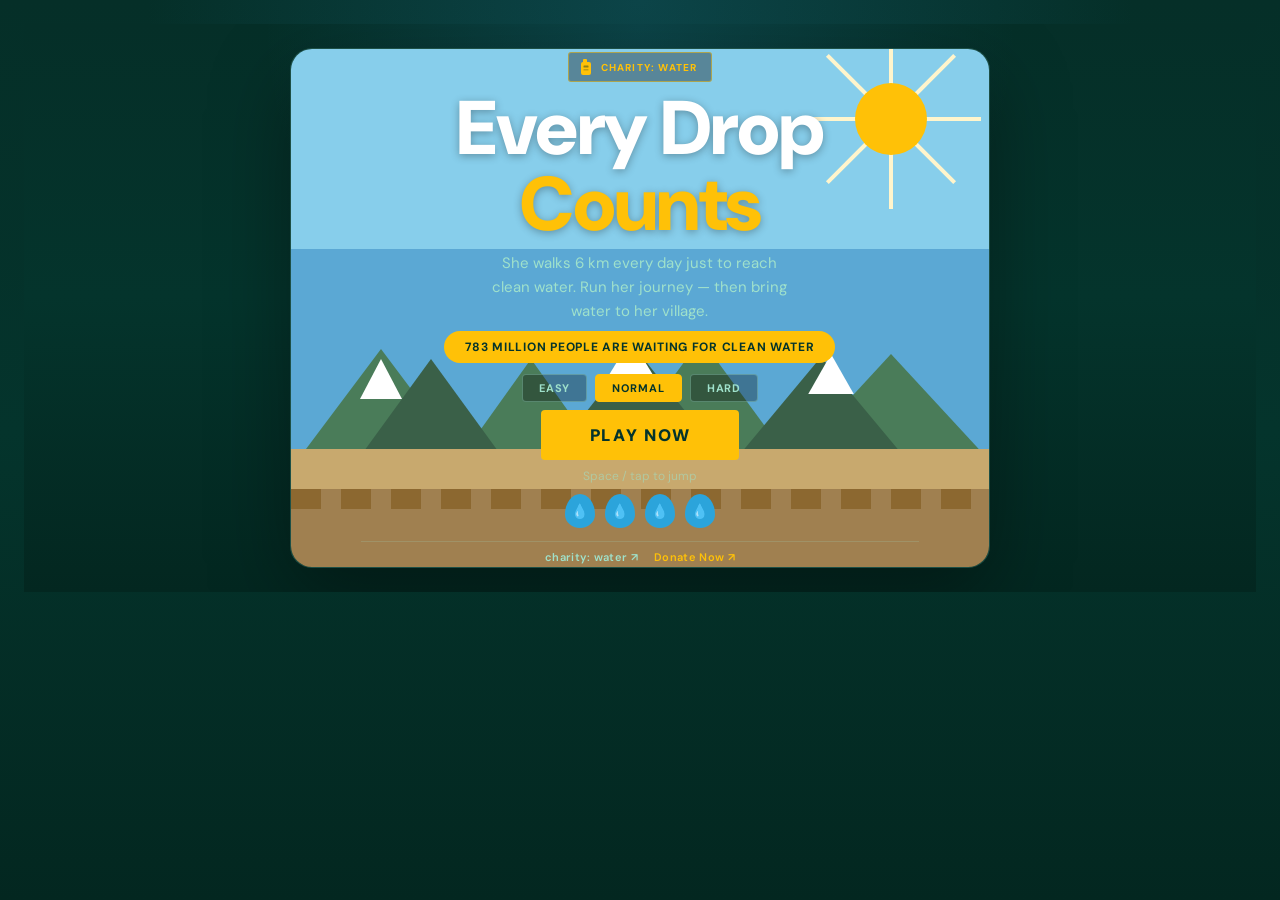
==== commit 12bb8e2a: "Refactor styles and add sound effects - Updated CSS to replace the font from 'Inter' to 'DM Sans' an" ====
--- a/index.html
+++ b/index.html
@@ -4,423 +4,7 @@
 <meta charset="UTF-8">
 <meta name="viewport" content="width=device-width, initial-scale=1.0">
 <title>Every Drop Counts — charity: water</title>
-<style>
-@import url('https://fonts.googleapis.com/css2?family=DM+Sans:wght@400;500;700;900&display=swap');
-
-:root {
-  --yellow:  #FFC107;
-  --yellow-d:#E6A800;
-  --teal:    #1D9E75;
-  --teal-d:  #0F6E56;
-  --teal-dk: #04342C;
-  --blue:    #2BA4DB;
-  --mint:    #9FE1CB;
-  --white:   #ffffff;
-  --r: min(1px, 0.15vw); /* responsive unit base */
-}
-
-*, *::before, *::after { box-sizing: border-box; margin: 0; padding: 0; }
-
-html, body {
-  width: 100%; min-height: 100%;
-  font-family: 'DM Sans', system-ui, sans-serif;
-  background:
-    radial-gradient(circle at top, rgba(43,164,219,.18), transparent 45%),
-    linear-gradient(180deg, #052f28 0%, #04342c 48%, #032720 100%);
-  display: flex; align-items: flex-start; justify-content: center;
-  padding: clamp(12px, 2vw, 24px);
-  overflow: auto;
-  overscroll-behavior: contain;
-  touch-action: manipulation;
-}
-
-/* ─── GAME SHELL ─── */
-#shell {
-  position: relative;
-  width: min(700px, calc(100vw - 24px), calc((100dvh - 24px) * 700 / 520));
-  height: auto;
-  aspect-ratio: 700 / 520;
-  overflow: hidden;
-  background: linear-gradient(180deg, rgba(4,52,44,.98), rgba(4,52,44,1));
-  container-type: size;
-  border: 1px solid rgba(159,225,203,.16);
-  border-radius: 22px;
-  box-shadow: 0 28px 80px rgba(0,0,0,.34);
-}
-
-/* ─── SCREENS ─── */
-.screen {
-  position: absolute; inset: 0;
-  display: none; flex-direction: column;
-  align-items: center; justify-content: center;
-}
-.screen.active { display: flex; }
-
-/* ===================== TITLE ===================== */
-#title-screen { background: var(--teal-dk); }
-
-#title-bg { position: absolute; inset: 0; }
-
-.title-content {
-  position: relative; z-index: 2;
-  display: flex; flex-direction: column;
-  align-items: center; gap: clamp(10px, 2cqh, 18px);
-  margin-top: clamp(-40px, -8cqh, -12px);
-  width: min(88cqw, 620px);
-  padding: 0 4cqw;
-}
-
-/* Jerry Can badge */
-.cw-badge {
-  display: flex; align-items: center; gap: 8px;
-  background: rgba(0,0,0,.35);
-  border: 1px solid rgba(255,193,7,.5);
-  border-radius: 3px;
-  padding: 5px 14px 5px 10px;
-}
-.cw-badge svg { flex-shrink: 0; }
-.cw-badge span {
-  font-size: 10px; font-weight: 700;
-  color: var(--yellow); letter-spacing: .12em; text-transform: uppercase;
-}
-
-.title-heading {
-  font-size: clamp(42px, 11cqw, 76px); font-weight: 900;
-  color: #fff; line-height: 1;
-  letter-spacing: -.02em;
-  text-shadow: 0 2px 8px rgba(0,0,0,.3);
-  text-align: center;
-}
-.title-heading em { color: var(--yellow); font-style: normal; }
-
-.title-sub {
-  font-size: clamp(15px, 2.1cqw, 22px); color: var(--mint);
-  max-width: 44cqw; line-height: 1.6; text-align: center;
-}
-
-.title-stat {
-  background: var(--yellow); color: var(--teal-dk);
-  font-size: clamp(12px, 1.7cqw, 16px); font-weight: 700;
-  padding: clamp(8px, .9cqh, 12px) clamp(18px, 3cqw, 30px);
-  border-radius: 999px; letter-spacing: .06em; text-transform: uppercase;
-  text-align: center;
-}
-
-.play-btn {
-  background: var(--yellow); color: var(--teal-dk);
-  border: none; border-radius: 4px;
-  padding: clamp(14px, 1.6cqh, 16px) clamp(40px, 7cqw, 64px);
-  font-size: clamp(16px, 2.4cqw, 22px); font-weight: 900;
-  cursor: pointer; letter-spacing: .1em; text-transform: uppercase;
-  transition: background .15s, transform .1s;
-  font-family: inherit;
-}
-.play-btn:hover { background: var(--yellow-d); transform: scale(1.04); }
-.play-btn:active { transform: scale(.97); }
-
-.title-hint { font-size: clamp(12px, 1.6cqw, 14px); color: rgba(159,225,203,.55); }
-
-/* ===================== HUD ===================== */
-#hud {
-  position: absolute; top: 0; left: 0; right: 0;
-  min-height: 10cqh;
-  background: var(--teal-dk);
-  border-bottom: 2px solid var(--teal);
-  display: flex; align-items: center; justify-content: space-between;
-  padding: 1.4cqh 3cqw; z-index: 10; gap: 1rem; flex-wrap: wrap;
-}
-.hud-block { text-align: center; }
-.hud-label {
-  font-size: clamp(11px, 1.4cqw, 14px); font-weight: 600;
-  color: var(--mint); letter-spacing: .1em; text-transform: uppercase;
-}
-.hud-value { font-size: clamp(20px, 3.8cqw, 30px); font-weight: 700; color: #fff; line-height: 1.1; }
-.hud-value.yellow { color: var(--yellow); }
-.hud-drop-row { display: flex; align-items: center; gap: 5px; }
-.hud-drop-icon {
-  width: 10px; height: 13px;
-  background: var(--blue);
-  border-radius: 50% 50% 50% 50% / 60% 60% 40% 40%;
-}
-.hud-center {
-  display: flex; flex-direction: column; align-items: center; gap: 2px;
-  flex: 1 1 240px;
-}
-.hud-phase {
-  font-size: clamp(12px, 1.6cqw, 16px); font-weight: 700;
-  color: var(--yellow); letter-spacing: .06em;
-}
-.hud-phase-sub { font-size: clamp(11px, 1.4cqw, 14px); color: var(--mint); text-align: center; }
-
-/* Reset button in HUD */
-#reset-btn {
-  background: transparent; color: var(--mint);
-  border: 1px solid rgba(159,225,203,.4);
-  border-radius: 4px;
-  padding: clamp(6px, .5cqh, 8px) clamp(12px, 2cqw, 18px);
-  font-size: clamp(11px, 1.4cqw, 14px); font-weight: 700;
-  cursor: pointer; letter-spacing: .06em;
-  text-transform: uppercase; font-family: inherit;
-  transition: background .15s;
-}
-#reset-btn:hover { background: rgba(159,225,203,.1); }
-
-/* ===================== PHASE 1: RUNNER ===================== */
-#phase1-screen { background: transparent; }
-#runner-canvas {
-  display: block;
-  width: 100%; height: 100%;
-  position: absolute; top: 0; left: 0;
-}
-
-/* stat banner */
-#stat-banner {
-  position: absolute; top: 12cqh; left: 50%;
-  transform: translateX(-50%) translateY(-5cqh);
-  background: var(--yellow); color: var(--teal-dk);
-  font-size: clamp(12px, 1.8cqw, 16px); font-weight: 700;
-  padding: clamp(8px, 1cqh, 12px) clamp(18px, 3cqw, 30px); border-radius: 999px;
-  z-index: 20; white-space: nowrap;
-  transition: transform .4s cubic-bezier(.34,1.56,.64,1), opacity .4s;
-  opacity: 0; pointer-events: none;
-}
-#stat-banner.show { transform: translateX(-50%) translateY(0); opacity: 1; }
-
-/* ===================== TRANSITION ===================== */
-#transition-screen { background: var(--yellow); gap: 2cqh; }
-.trans-title { font-size: clamp(32px, 6cqw, 56px); font-weight: 900; color: var(--teal-dk); text-align: center; }
-.trans-sub { font-size: clamp(15px, 2.2cqw, 22px); color: var(--teal-d); text-align: center; max-width: 52cqw; line-height: 1.6; }
-.trans-box {
-  background: var(--teal-dk); border-radius: 8px;
-  padding: 2cqh 5cqw; text-align: center;
-}
-.trans-box-label { font-size: clamp(11px, 1.6cqw, 14px); font-weight: 600; color: var(--mint); letter-spacing: .1em; }
-.trans-box-val { font-size: clamp(42px, 7cqw, 72px); font-weight: 900; color: var(--yellow); }
-.trans-box-sub { font-size: clamp(11px, 1.5cqw, 14px); color: var(--mint); }
-.continue-btn {
-  background: var(--teal-dk); color: var(--yellow);
-  border: none; border-radius: 4px;
-  padding: clamp(12px, 1.5cqh, 16px) clamp(24px, 4cqw, 40px);
-  font-size: clamp(15px, 2.2cqw, 20px); font-weight: 700;
-  cursor: pointer; font-family: inherit;
-  letter-spacing: .06em; transition: opacity .15s;
-}
-.continue-btn:hover { opacity: .85; }
-.trans-tip { font-size: clamp(11px, 1.5cqw, 14px); color: var(--teal-d); text-align: center; }
-
-/* ===================== PHASE 2: PIPE PUZZLE ===================== */
-#phase2-screen { background: var(--teal-dk); flex-direction: column; }
-
-#puzzle-hud {
-  width: 100%; min-height: 10cqh;
-  background: var(--teal-dk);
-  border-bottom: 2px solid var(--teal);
-  display: flex; align-items: center; justify-content: space-between;
-  padding: 1.4cqh 3cqw; flex-shrink: 0; gap: 1rem; flex-wrap: wrap;
-}
-#puzzle-timer { font-size: clamp(26px, 5cqw, 38px); font-weight: 900; color: var(--yellow); }
-#puzzle-timer.urgent { color: #ff5555; animation: pulse .5s infinite alternate; }
-@keyframes pulse { from{opacity:1} to{opacity:.4} }
-.puzzle-label { font-size: clamp(12px, 1.6cqw, 16px); font-weight: 600; color: var(--mint); letter-spacing: .08em; text-align: center; flex: 1 1 260px; }
-.puzzle-label span { display: block; font-size: clamp(14px, 2.2cqw, 20px); font-weight: 700; color: #fff; }
-
-#puzzle-area {
-  flex: 1; display: flex;
-  align-items: center; justify-content: center;
-  gap: clamp(16px, 3cqw, 24px); padding: clamp(12px, 2cqh, 22px) clamp(12px, 2cqw, 20px);
-}
-
-#pipe-grid-wrap { display: flex; flex-direction: column; align-items: center; gap: 1.2cqh; }
-
-#pipe-grid {
-  display: grid;
-  gap: 3px;
-  background: rgba(255,255,255,.04);
-  border: 2px solid var(--teal);
-  border-radius: 8px;
-  padding: 8px;
-}
-
-.pcell {
-  width: 7.2cqw; height: 7.2cqw;
-  max-width: 52px; max-height: 52px;
-  border-radius: 4px;
-  background: rgba(255,255,255,.06);
-  cursor: pointer; position: relative;
-  transition: background .1s;
-  user-select: none; overflow: hidden;
-}
-.pcell:hover { background: rgba(255,255,255,.13); }
-.pcell.src  { background: rgba(255,193,7,.15);  border: 2px solid var(--yellow); cursor: default; }
-.pcell.vil  { background: rgba(29,158,117,.15); border: 2px solid var(--teal);   cursor: default; }
-.pcell canvas { display: block; width: 100%; height: 100%; }
-
-.pipe-legend {
-  display: flex; gap: 1.5cqw;
-  font-size: clamp(11px, 1.5cqw, 14px); color: var(--mint);
-  align-items: center; flex-wrap: wrap; justify-content: center;
-}
-.leg-item { display: flex; align-items: center; gap: .5cqw; }
-.leg-dot { width: 9px; height: 9px; border-radius: 50%; }
-
-#sidebar {
-  display: flex; flex-direction: column; gap: 1.5cqh;
-  width: clamp(140px, 18cqw, 170px); max-width: 170px; flex-shrink: 0;
-}
-.s-card {
-  background: rgba(255,255,255,.06);
-  border: 1px solid rgba(255,255,255,.1);
-  border-radius: 6px; padding: 1.2cqh 1.5cqw; text-align: center;
-}
-.s-card-label {
-  font-size: clamp(11px, 1.4cqw, 14px); color: var(--mint);
-  font-weight: 600; letter-spacing: .06em;
-  text-transform: uppercase; margin-bottom: 3px;
-}
-.s-card-val { font-size: clamp(22px, 3.5cqw, 32px); font-weight: 900; color: #fff; }
-.s-card-val.g { color: var(--teal); }
-.howto { font-size: clamp(11px, 1.4cqw, 14px); color: rgba(159,225,203,.7); line-height: 1.7; }
-.howto b { color: var(--yellow); display: block; margin-bottom: 4px; font-size: clamp(12px, 1.5cqw, 15px); }
-
-/* ===================== OVERLAYS ===================== */
-.overlay {
-  position: absolute; inset: 0;
-  background: rgba(4,52,44,.93);
-  display: none; flex-direction: column;
-  align-items: center; justify-content: center;
-  gap: 1.8cqh; z-index: 100;
-  padding: 24px;
-  overflow: auto;
-}
-.overlay.active { display: flex; }
-
-.ov-emoji { font-size: clamp(42px, 8cqw, 80px); animation: bounce .6s ease infinite alternate; }
-@keyframes bounce { from{transform:translateY(0)} to{transform:translateY(-1.5cqh)} }
-
-.ov-title { font-size: clamp(30px, 5.5cqw, 56px); font-weight: 900; color: var(--yellow); text-align: center; }
-.ov-sub   { font-size: clamp(14px, 2cqw, 20px); color: var(--mint); text-align: center; max-width: 52cqw; line-height: 1.6; }
-
-.ov-stats { display: flex; gap: 1.5cqw; flex-wrap: wrap; justify-content: center; }
-.ov-stat {
-  background: rgba(255,255,255,.08);
-  border-radius: 6px; padding: 1cqh 2cqw; text-align: center;
-}
-.ov-stat-val   { font-size: clamp(24px, 4cqw, 36px); font-weight: 900; color: #fff; }
-.ov-stat-label { font-size: clamp(11px, 1.5cqw, 14px); color: var(--mint); }
-
-.ov-btn-row { display: flex; gap: 1.5cqw; align-items: center; flex-wrap: wrap; justify-content: center; }
-
-.btn-primary {
-  background: var(--yellow); color: var(--teal-dk);
-  border: none; border-radius: 4px;
-  padding: clamp(12px, 1.5cqh, 16px) clamp(18px, 3.5cqw, 32px);
-  font-size: clamp(14px, 2cqw, 18px); font-weight: 700;
-  cursor: pointer; text-decoration: none; display: inline-block;
-  letter-spacing: .06em; text-transform: uppercase;
-  font-family: inherit; transition: background .15s;
-}
-.btn-primary:hover { background: var(--yellow-d); }
-
-.btn-secondary {
-  background: transparent; color: var(--mint);
-  border: 1px solid rgba(159,225,203,.35);
-  border-radius: 4px; padding: 1.3cqh 2.5cqw;
-  font-size: clamp(13px, 1.7cqw, 16px); font-weight: 600;
-  letter-spacing: .06em; text-transform: uppercase;
-  cursor: pointer; font-family: inherit; transition: opacity .15s;
-}
-.btn-secondary:hover { opacity: .7; }
-
-.cw-foot {
-  font-size: clamp(11px, 1.5cqw, 13px); color: rgba(159,225,203,.45); text-decoration: none;
-}
-.cw-foot:hover { color: var(--mint); }
-
-@media (max-width: 760px) {
-  html, body {
-    padding: 8px;
-  }
-
-  #shell {
-    width: min(100vw - 16px, 700px);
-    border-radius: 18px;
-  }
-
-  #hud,
-  #puzzle-hud {
-    justify-content: center;
-    text-align: center;
-  }
-
-  .hud-block,
-  .puzzle-label {
-    flex: 1 1 100%;
-  }
-
-  .hud-center {
-    order: 3;
-  }
-
-  #puzzle-area {
-    flex-direction: column;
-    align-items: stretch;
-  }
-
-  #pipe-grid-wrap,
-  #sidebar {
-    width: 100%;
-    max-width: none;
-  }
-
-  #sidebar {
-    flex-direction: row;
-    flex-wrap: wrap;
-    gap: 10px;
-  }
-
-  #sidebar .s-card {
-    flex: 1 1 120px;
-  }
-
-  .howto {
-    width: 100%;
-    order: 3;
-  }
-
-  .btn-secondary,
-  .btn-primary,
-  .continue-btn,
-  .play-btn {
-    width: 100%;
-    max-width: 320px;
-  }
-}
-
-@media (max-width: 480px) {
-  .title-heading { font-size: clamp(34px, 15vw, 54px); }
-  .title-sub, .trans-sub, .ov-sub { max-width: 100%; }
-  .title-content { width: 100%; }
-  .ov-stats { width: 100%; }
-}
-
-/* ripple */
-#ripple-canvas {
-  position: absolute; inset: 0;
-  pointer-events: none; z-index: 5;
-  opacity: 0; transition: opacity .5s;
-}
-
-/* confetti */
-.confetti-piece {
-  position: absolute; width: 8px; height: 8px;
-  border-radius: 2px; z-index: 200;
-  animation: cffall linear forwards;
-}
-@keyframes cffall {
-  0%   { transform: translateY(-20px) rotate(0deg);   opacity: 1; }
-  100% { transform: translateY(600px)  rotate(720deg); opacity: 0; }
-}
-</style>
+<link rel="stylesheet" href="style.css">
 </head>
 <body>
 <div id="shell">
@@ -442,9 +26,34 @@
       <div class="title-heading">Every Drop<br><em>Counts</em></div>
       <div class="title-sub">She walks 6 km every day just to reach clean water. Run her journey — then bring water to her village.</div>
       <div class="title-stat">783 million people are waiting for clean water</div>
+
+      <!-- Difficulty modes: changes run speed/obstacle frequency, the
+           distance needed to finish Phase 1, the pipe-puzzle time limit,
+           and drop scoring -->
+      <div class="diff-row">
+        <button class="diff-btn" data-diff="easy" onclick="G.setDifficulty('easy')">Easy</button>
+        <button class="diff-btn active" data-diff="normal" onclick="G.setDifficulty('normal')">Normal</button>
+        <button class="diff-btn" data-diff="hard" onclick="G.setDifficulty('hard')">Hard</button>
+      </div>
+
       <button class="play-btn" onclick="G.start()">PLAY NOW</button>
       <div class="title-hint">Space / tap to jump</div>
+
+      <!-- Interactive DOM elements: click a drop to reveal a fact,
+           the drop then pops and is removed from the page -->
+      <div class="fact-drops">
+        <button class="fact-drop" data-fact="1 in 10 people worldwide lack access to clean water.">💧</button>
+        <button class="fact-drop" data-fact="Women and children collectively spend 200 million hours every day collecting water.">💧</button>
+        <button class="fact-drop" data-fact="Access to clean water can add 3.6 days of school attendance per month.">💧</button>
+        <button class="fact-drop" data-fact="$30 can provide one person with clean water for life.">💧</button>
+      </div>
+
+      <footer class="cw-site-footer">
+        <a href="https://www.charitywater.org" target="_blank" rel="noopener">charity: water ↗</a>
+        <a href="https://www.charitywater.org/donate" target="_blank" rel="noopener" class="cw-donate-link">Donate Now ↗</a>
+      </footer>
     </div>
+    <div id="fact-toast" class="fact-toast"></div>
   </div>
 
   <!-- ══ PHASE 1 ══ -->
@@ -468,7 +77,6 @@
     </div>
     <canvas id="runner-canvas"></canvas>
     <div id="stat-banner">💧 1 in 10 people lack clean water</div>
-    <!-- Reset always visible -->
     <button id="reset-btn" onclick="G.reset()" style="position:absolute;top:1.2cqh;right:2cqw;z-index:20">↺ RESET</button>
   </div>
 
@@ -479,7 +87,7 @@
     <div class="trans-box">
       <div class="trans-box-label">TIME BONUS EARNED</div>
       <div class="trans-box-val" id="trans-bonus">45s</div>
-      <div class="trans-box-sub">from your run distance</div>
+      <div class="trans-box-sub">from your run distance &amp; difficulty</div>
     </div>
     <button class="continue-btn" onclick="G.startPuzzle()">CONNECT THE PIPES →</button>
     <div class="trans-tip">Every 100 m you ran = 3 extra seconds</div>
@@ -542,10 +150,13 @@
       <div class="ov-stat"><div class="ov-stat-val" id="f-moves">0</div><div class="ov-stat-label">moves</div></div>
     </div>
     <div class="ov-btn-row">
-      <a href="https://www.charitywater.org" target="_blank" class="btn-primary">Give clean water →</a>
+      <a href="https://www.charitywater.org/donate" target="_blank" rel="noopener" class="btn-primary">Donate now →</a>
       <button class="btn-secondary" onclick="G.reset()">Play again</button>
     </div>
-    <a href="https://www.charitywater.org" target="_blank" class="cw-foot">$30 = 1 person with clean water for life · charitywater.org</a>
+    <footer class="cw-site-footer">
+      <a href="https://www.charitywater.org" target="_blank" rel="noopener">charity: water ↗</a>
+      <a href="https://www.charitywater.org/donate" target="_blank" rel="noopener" class="cw-donate-link">$30 = 1 person with clean water for life ↗</a>
+    </footer>
   </div>
 
   <!-- ══ GAME OVER (runner) ══ -->
@@ -559,586 +170,15 @@
     </div>
   </div>
 
+  <!-- Milestone toast, shown above whichever screen is active -->
+  <div id="milestone-banner"></div>
+
   <canvas id="ripple-canvas" width="700" height="520"></canvas>
 </div>
 
-<script>
-/* ════════════════════════════════════════════════════
-   EVERY DROP COUNTS — single-file, VS Code compatible
-   ════════════════════════════════════════════════════ */
-
-// ── Responsive resize ──────────────────────────────
-const shell = document.getElementById('shell');
-function resize() {
-  shell.style.width = '';
-  shell.style.height = '';
-}
-window.addEventListener('resize', resize);
-resize();
-
-// ── Screen helper ──────────────────────────────────
-function showScreen(id) {
-  document.querySelectorAll('.screen').forEach(s => s.classList.remove('active'));
-  document.getElementById(id).classList.add('active');
-}
-
-// ── Title background ───────────────────────────────
-(function () {
-  const c = document.getElementById('title-bg');
-  const ctx = c.getContext('2d');
-  const W = 700, H = 520;
-  ctx.fillStyle = '#87CEEB'; ctx.fillRect(0, 0, W, H);
-  ctx.fillStyle = '#5BA8D4'; ctx.fillRect(0, 200, W, 320);
-  ctx.fillStyle = '#FFF5CC';
-  for (let i = 0; i < 8; i++) {
-    ctx.save(); ctx.translate(600, 70); ctx.rotate(i * Math.PI / 4);
-    ctx.fillRect(-2, -90, 4, 60); ctx.restore();
-  }
-  ctx.fillStyle = '#FFC107'; ctx.beginPath(); ctx.arc(600, 70, 36, 0, Math.PI*2); ctx.fill();
-  [[0,300,180,120],[140,310,200,140],[300,290,220,150],[480,305,240,130]].forEach(([x,y,w,h]) => {
-    ctx.fillStyle = '#4A7C59';
-    ctx.beginPath(); ctx.moveTo(x,y+h); ctx.lineTo(x+w/2,y); ctx.lineTo(x+w,y+h); ctx.fill();
-  });
-  [[60,310,160,110],[250,300,190,120],[430,308,200,120]].forEach(([x,y,w,h]) => {
-    ctx.fillStyle = '#3A6048';
-    ctx.beginPath(); ctx.moveTo(x,y+h); ctx.lineTo(x+w/2,y); ctx.lineTo(x+w,y+h); ctx.fill();
-  });
-  ctx.fillStyle = '#fff';
-  [[90,310,60],[340,290,70],[540,305,65]].forEach(([mx,my,hw]) => {
-    ctx.beginPath(); ctx.moveTo(mx,my); ctx.lineTo(mx-hw*.35,my+40); ctx.lineTo(mx+hw*.35,my+40); ctx.fill();
-  });
-  ctx.fillStyle = '#C8A96E'; ctx.fillRect(0,400,W,120);
-  ctx.fillStyle = '#A08050'; ctx.fillRect(0,440,W,80);
-  ctx.strokeStyle = '#8C6830'; ctx.lineWidth = 20; ctx.setLineDash([30,20]);
-  ctx.beginPath(); ctx.moveTo(0,450); ctx.lineTo(W,450); ctx.stroke();
-  ctx.setLineDash([]);
-})();
-
-// ═══════════════════════════════════════════════════
-//  GAME CONTROLLER
-// ═══════════════════════════════════════════════════
-const G = {
-  drops: 0, distM: 0, moves: 0,
-  phase: 'title', bonus: 20,
-
-  start() {
-    this.drops = 0; this.distM = 0; this.moves = 0;
-    this.phase = 'runner';
-    showScreen('phase1-screen');
-    Runner.init();
-  },
-
-  toTransition() {
-    Runner.stop();
-    document.getElementById('over-overlay').classList.remove('active');
-    this.bonus = Math.min(90, Math.max(20, 20 + Math.floor(this.distM / 100) * 3));
-    document.getElementById('trans-bonus').textContent = this.bonus + 's';
-    this.phase = 'transition';
-    showScreen('transition-screen');
-  },
-
-  startPuzzle() {
-    this.phase = 'puzzle';
-    showScreen('phase2-screen');
-    Puzzle.init(this.drops, this.bonus);
-  },
-
-  win(solved, puzzleTime) {
-    const bonus = solved ? puzzleTime * 5 : 0;
-    const total = this.drops + bonus;
-    document.getElementById('f-drops').textContent = total;
-    document.getElementById('f-dist').textContent  = this.distM + 'm';
-    document.getElementById('f-moves').textContent = this.moves;
-    document.getElementById('win-msg').textContent = solved
-      ? `Clean water is flowing! You solved it with ${puzzleTime}s to spare.`
-      : `Time's up, but ${Math.round(Puzzle.filledPct())}% of the village received water. Keep trying!`;
-    document.getElementById('win-overlay').classList.add('active');
-    fx.confetti();
-    fx.ripple();
-  },
-
-  reset() {
-    Runner.stop();
-    Puzzle.stop();
-    document.getElementById('win-overlay').classList.remove('active');
-    document.getElementById('over-overlay').classList.remove('active');
-    this.drops = 0; this.distM = 0; this.moves = 0;
-    this.phase = 'title';
-    showScreen('title-screen');
-  }
-};
-
-// ═══════════════════════════════════════════════════
-//  RUNNER
-// ═══════════════════════════════════════════════════
-const Runner = (() => {
-  const RC = document.getElementById('runner-canvas');
-  const ctx = RC.getContext('2d');
-  const W = 700, H = 468;
-  RC.width = W; RC.height = H;
-
-  let runner, obstacles, groundY, speed, frameId, frame, spawnT, spawnI;
-  let bgX = 0;
-  let statShown = {};
-  const FACTS = {
-    400:  '1 in 10 people lack clean water',
-    900:  'Women walk 6 km daily for water',
-    1800: 'Girls miss school to collect water',
-    3000: '$30 gives 1 person water for life'
-  };
-
-  function rr(ctx, x, y, w, h, r) {
-    ctx.beginPath();
-    ctx.moveTo(x+r,y); ctx.lineTo(x+w-r,y);
-    ctx.arcTo(x+w,y,x+w,y+r,r); ctx.lineTo(x+w,y+h-r);
-    ctx.arcTo(x+w,y+h,x+w-r,y+h,r); ctx.lineTo(x+r,y+h);
-    ctx.arcTo(x,y+h,x,y+h-r,r); ctx.lineTo(x,y+r);
-    ctx.arcTo(x,y,x+r,y,r); ctx.closePath();
-  }
-
-  function drawSky() {
-    ctx.fillStyle = '#87CEEB'; ctx.fillRect(0,0,W,H-160);
-    ctx.fillStyle = '#FFC107'; ctx.beginPath(); ctx.arc(580,60,30,0,Math.PI*2); ctx.fill();
-    ctx.fillStyle = 'rgba(255,255,255,.8)';
-    [[80,40,90,22],[220,55,70,18],[400,35,100,24],[550,70,60,16]].forEach(([x,y,cw,ch])=>{
-      rr(ctx,x,y,cw,ch,ch/2); ctx.fill();
-      rr(ctx,x+10,y-12,cw-20,ch,ch/2); ctx.fill();
-    });
-  }
-
-  function drawGround() {
-    ctx.fillStyle='#C8A96E'; ctx.fillRect(0,H-160,W,160);
-    ctx.fillStyle='#A08050'; ctx.fillRect(0,H-100,W,100);
-    ctx.fillStyle='#8C6830'; ctx.fillRect(0,H-80,W,4);
-    ctx.strokeStyle='#7A5820'; ctx.lineWidth=2; ctx.setLineDash([30,20]);
-    for(let x=(frame*speed*.5)%50-50;x<W+60;x+=50){ctx.beginPath();ctx.moveTo(x,H-78);ctx.lineTo(x+30,H-78);ctx.stroke();}
-    ctx.setLineDash([]);
-    ctx.fillStyle='#5A7A5A';
-    ctx.fillRect(W-60,H-160,8,40); ctx.fillRect(W-52,H-150,8,30);
-    ctx.beginPath(); ctx.moveTo(W-65,H-160); ctx.lineTo(W-56,H-180); ctx.lineTo(W-47,H-160); ctx.fill();
-  }
-
-  function drawRunner() {
-    const r = runner, t = frame;
-    const la = r.onGround ? Math.sin(t*.3)*.5 : 0;
-    const aa = r.onGround ? Math.cos(t*.3)*.4 : -.3;
-    ctx.save(); ctx.translate(r.x+r.w/2, r.y+r.h);
-    if(r.dead) ctx.rotate(Math.min(r.dt*.08, Math.PI/2));
-    // Jerry can
-    ctx.fillStyle='#2BA4DB'; ctx.fillRect(12,-r.h+4,12,18);
-    ctx.fillStyle='#9FE1CB'; ctx.fillRect(13,-r.h+5,3,4);
-    if(!r.dead){ctx.fillStyle='rgba(43,164,219,.5)';ctx.fillRect(12,-r.h+14+Math.sin(t*.4)*2,12,6);}
-    // body
-    ctx.fillStyle=r.dead?'#993C1D':'#1D9E75'; ctx.fillRect(-r.w/2+2,-r.h+18,r.w-4,r.h-22);
-    // head
-    ctx.fillStyle='#E8C87A'; ctx.beginPath(); ctx.arc(0,-r.h+12,10,0,Math.PI*2); ctx.fill();
-    ctx.fillStyle=r.dead?'#993C1D':'#FFC107';
-    ctx.beginPath(); ctx.arc(0,-r.h+8,10,Math.PI,0); ctx.fill();
-    ctx.fillRect(-10,-r.h+8,20,4);
-    // legs
-    ctx.strokeStyle=r.dead?'#993C1D':'#0F6E56'; ctx.lineWidth=6; ctx.lineCap='round';
-    if(!r.dead){
-      ctx.save(); ctx.rotate(la);
-      ctx.beginPath(); ctx.moveTo(-5,-6); ctx.lineTo(-6,22); ctx.stroke();
-      ctx.fillStyle='#0F6E56'; ctx.fillRect(-10,18,14,6); ctx.restore();
-      ctx.save(); ctx.rotate(-la);
-      ctx.beginPath(); ctx.moveTo(5,-6); ctx.lineTo(6,22); ctx.stroke();
-      ctx.fillStyle='#0F6E56'; ctx.fillRect(-4,18,14,6); ctx.restore();
-    } else {
-      ctx.beginPath(); ctx.moveTo(-5,-6); ctx.lineTo(-10,22); ctx.stroke();
-      ctx.beginPath(); ctx.moveTo(5,-6);  ctx.lineTo(12,16);  ctx.stroke();
-    }
-    ctx.save(); ctx.rotate(aa);
-    ctx.beginPath(); ctx.moveTo(-4,-r.h+28); ctx.lineTo(-16,-r.h+44); ctx.stroke(); ctx.restore();
-    ctx.save(); ctx.rotate(-aa+.3);
-    ctx.beginPath(); ctx.moveTo(4,-r.h+28); ctx.lineTo(10,-r.h+46); ctx.stroke(); ctx.restore();
-    ctx.restore();
-  }
-
-  function drawObstacle(ob) {
-    ctx.save(); ctx.translate(ob.x, groundY+ob.h);
-    if(ob.t===0){
-      ctx.fillStyle='#888780'; ctx.beginPath(); ctx.ellipse(0,0,ob.w/2,ob.h/2,0,0,Math.PI*2); ctx.fill();
-      ctx.fillStyle='#B4B2A9'; ctx.beginPath(); ctx.ellipse(-4,-4,ob.w/4,ob.h/4,0,0,Math.PI*2); ctx.fill();
-    } else if(ob.t===1){
-      ctx.fillStyle='#3A6048'; ctx.fillRect(-6,-ob.h,12,ob.h); ctx.fillRect(-16,-ob.h*.7,10,ob.h*.3); ctx.fillRect(6,-ob.h*.5,10,ob.h*.25);
-      ctx.fillStyle='#4A7C59'; ctx.fillRect(-4,-ob.h,8,ob.h);
-    } else {
-      ctx.fillStyle='#7A5820'; ctx.beginPath(); ctx.ellipse(0,4,ob.w/2,8,0,0,Math.PI*2); ctx.fill();
-      ctx.fillStyle='rgba(43,164,219,.6)'; ctx.beginPath(); ctx.ellipse(0,2,ob.w/2-4,6,0,0,Math.PI*2); ctx.fill();
-    }
-    ctx.restore();
-  }
-
-  function collides(r, ob) {
-    const rx=r.x+4,ry=r.y-r.h+8,rw=r.w-8,rh=r.h-10;
-    const ox=ob.x-ob.w/2,oy=groundY-ob.h;
-    return rx<ox+ob.w && rx+rw>ox && ry<oy+ob.h && ry+rh>oy;
-  }
-
-  function jump() {
-    if(!runner||runner.dead) return;
-    if(runner.onGround && runner.canJump){
-      runner.vy=-14; runner.onGround=false; runner.canJump=false;
-    }
-  }
-
-  function loop() {
-    if(G.phase!=='runner') return;
-    frame++;
-    ctx.clearRect(0,0,W,H);
-    bgX = (bgX - speed*.5 + W) % W;
-    drawSky();
-    // mountains
-    ctx.fillStyle='#4A7C59';
-    for(let i=0;i<3;i++){const mx=((i*250-bgX*.4)%(W+300)+W+300)%(W+300)-100;ctx.beginPath();ctx.moveTo(mx,H-160);ctx.lineTo(mx+130,H-260);ctx.lineTo(mx+260,H-160);ctx.fill();}
-    ctx.fillStyle='#3A6048';
-    for(let i=0;i<3;i++){const mx=((i*220+100-bgX*.3)%(W+300)+W+300)%(W+300)-100;ctx.beginPath();ctx.moveTo(mx,H-160);ctx.lineTo(mx+110,H-220);ctx.lineTo(mx+220,H-160);ctx.fill();}
-    drawGround();
-
-    if(!runner.dead){
-      runner.vy+=.7; runner.y+=runner.vy;
-      if(runner.y>=groundY){runner.y=groundY;runner.vy=0;runner.onGround=true;}
-      speed=4+Math.min(frame/600,5);
-      spawnI=Math.max(45,90-Math.floor(frame/200)*5);
-      if(++spawnT>=spawnI){
-        const types=[{t:0,w:30,h:26},{t:1,w:22,h:48},{t:2,w:50,h:16}];
-        const tp=types[Math.floor(Math.random()*types.length)];
-        obstacles.push({x:W+50,...tp});
-        spawnT=0;
-      }
-      for(let i=obstacles.length-1;i>=0;i--){
-        obstacles[i].x-=speed;
-        if(obstacles[i].x<-80){obstacles.splice(i,1);continue;}
-        if(collides(runner,obstacles[i])){
-          runner.dead=true; runner.vy=-8;
-          G.distM=Math.floor(frame*speed*.05);
-          G.drops=Math.floor(G.distM*.8);
-          setTimeout(()=>{
-            document.getElementById('go-dist').textContent=G.distM+'m';
-            document.getElementById('over-overlay').classList.add('active');
-          },800);
-          break;
-        }
-      }
-      G.drops=Math.floor(frame*speed*.04);
-      G.distM=Math.floor(frame*speed*.05);
-      document.getElementById('hud-drops').textContent=G.drops;
-      document.getElementById('hud-dist').textContent=G.distM+' m';
-      Object.keys(FACTS).forEach(k=>{
-        const km=parseInt(k);
-        if(G.distM>=km&&!statShown[km]){statShown[km]=true;showBanner(FACTS[km]);}
-      });
-      if(G.distM>=5000) G.toTransition();
-    } else {
-      runner.dt++;
-      runner.vy+=.7; runner.y+=runner.vy;
-      if(runner.y>H+60&&runner.dt>40){cancelAnimationFrame(frameId);return;}
-      obstacles.forEach(ob=>ob.x-=speed*.3);
-    }
-    obstacles.forEach(drawObstacle);
-    drawRunner();
-    if(frame<70){
-      ctx.fillStyle='rgba(255,193,7,.9)';
-      ctx.font='bold 13px DM Sans,sans-serif';
-      ctx.textAlign='center';
-      ctx.fillText('TAP  OR  PRESS  SPACE  TO  JUMP',W/2,H-18);
-      ctx.textAlign='left';
-    }
-    frameId=requestAnimationFrame(loop);
-  }
-
-  let bannerTO;
-  function showBanner(txt){
-    const b=document.getElementById('stat-banner');
-    b.textContent='💧 '+txt; b.classList.add('show');
-    clearTimeout(bannerTO);
-    bannerTO=setTimeout(()=>b.classList.remove('show'),3000);
-  }
-
-  document.addEventListener('keydown', e=>{if(e.code==='Space'){e.preventDefault();jump();}});
-  document.addEventListener('keyup',   e=>{if(e.code==='Space'&&runner) runner.canJump=true;});
-  RC.addEventListener('click',()=>{if(runner)runner.canJump=true; jump();});
-  RC.addEventListener('touchstart',e=>{e.preventDefault();if(runner)runner.canJump=true;jump();},{passive:false});
-  document.addEventListener('keydown',e=>{
-    if(e.code==='Enter'&&G.phase==='runner'){
-      const ov=document.getElementById('over-overlay');
-      if(ov.classList.contains('active')) G.toTransition();
-    }
-  });
-
-  return {
-    init(){
-      groundY=H-80; speed=4; frame=0; bgX=0; spawnT=0; spawnI=80;
-      statShown={}; obstacles=[];
-      runner={x:100,y:groundY,w:28,h:48,vy:0,onGround:true,dead:false,dt:0,canJump:true};
-      document.getElementById('over-overlay').classList.remove('active');
-      document.getElementById('hud-drops').textContent='0';
-      document.getElementById('hud-dist').textContent='0 m';
-      if(frameId)cancelAnimationFrame(frameId);
-      frameId=requestAnimationFrame(loop);
-    },
-    stop(){if(frameId)cancelAnimationFrame(frameId);}
-  };
-})();
-
-// ═══════════════════════════════════════════════════
-//  PIPE PUZZLE  (completely rewritten connection logic)
-// ═══════════════════════════════════════════════════
-const Puzzle = (() => {
-  const ROWS=6, COLS=7;
-
-  /*
-    Each pipe is described by which of its 4 sides are OPEN.
-    Key insight: we store openings as a set {L,R,T,B}.
-    Rotating 90° CW transforms: L→T, T→R, R→B, B→L
-    So we just rotate the opening set, not an array index.
-
-    Pipe shapes (at rotation 0):
-      'h'  : left + right   (straight horizontal ─)
-      'v'  : top  + bottom  (straight vertical   │)
-      'tl' : top  + left    (corner ╝)
-      'tr' : top  + right   (corner ╚)
-      'bl' : bottom + left  (corner ╗)
-      'br' : bottom + right (corner ╔)
-  */
-
-  // Returns Set of open sides for given type + rotation
-  function openings(type, rot) {
-    // base openings at rot=0
-    const base = {
-      'h':  new Set(['L','R']),
-      'v':  new Set(['T','B']),
-      'tl': new Set(['T','L']),
-      'tr': new Set(['T','R']),
-      'bl': new Set(['B','L']),
-      'br': new Set(['B','R']),
-    }[type];
-
-    // CW rotation mapping
-    const cwMap = {L:'T', T:'R', R:'B', B:'L'};
-    let s = new Set(base);
-    for(let i=0; i<(rot%4); i++){
-      s = new Set([...s].map(d=>cwMap[d]));
-    }
-    return s;
-  }
-
-  // Are cells (r1,c1) and (r2,c2) hydraulically connected?
-  function linked(r1,c1,r2,c2,grid){
-    const a=grid[r1]?.[c1], b=grid[r2]?.[c2];
-    if(!a||!b) return false;
-    const ao = (a.type==='src'||a.type==='vil') ? new Set(['L','R','T','B']) : openings(a.type,a.rot);
-    const bo = (b.type==='src'||b.type==='vil') ? new Set(['L','R','T','B']) : openings(b.type,b.rot);
-    if(r1===r2 && c2===c1+1) return ao.has('R') && bo.has('L');  // b is RIGHT of a
-    if(r1===r2 && c2===c1-1) return ao.has('L') && bo.has('R');  // b is LEFT  of a
-    if(c1===c2 && r2===r1+1) return ao.has('B') && bo.has('T');  // b is BELOW a
-    if(c1===c2 && r2===r1-1) return ao.has('T') && bo.has('B');  // b is ABOVE a
-    return false;
-  }
-
-  // BFS from source (0,0)
-  function floodFill(grid){
-    const visited=new Set(['0,0']);
-    const q=['0,0'];
-    while(q.length){
-      const key=q.shift();
-      const [r,c]=key.split(',').map(Number);
-      [[r-1,c],[r+1,c],[r,c-1],[r,c+1]].forEach(([nr,nc])=>{
-        if(nr<0||nr>=ROWS||nc<0||nc>=COLS) return;
-        const nk=`${nr},${nc}`;
-        if(visited.has(nk)) return;
-        if(linked(r,c,nr,nc,grid)){visited.add(nk);q.push(nk);}
-      });
-    }
-    return visited;
-  }
-
-  /*
-    Solution path: (0,0)src → R → (0,1) → R → (0,2) → D → (1,2) → D → (2,2)
-                → R → (2,3) → R → (2,4) → D → (3,4) → D → (4,4)
-                → R → (4,5) → R → (4,6) → D → (5,6)vil
-
-    At each path cell, in direction → out direction → correct pipe type:
-      (0,1): in=L out=R → 'h'
-      (0,2): in=L out=B → 'bl'   (opens L+B)
-      (1,2): in=T out=B → 'v'
-      (2,2): in=T out=R → 'tr'   (opens T+R)
-      (2,3): in=L out=R → 'h'
-      (2,4): in=L out=B → 'bl'
-      (3,4): in=T out=B → 'v'
-      (4,4): in=T out=R → 'tr'
-      (4,5): in=L out=R → 'h'
-      (4,6): in=L out=B → 'bl'
-  */
-  const PATH = [
-    [0,1,'h'], [0,2,'bl'], [1,2,'v'], [2,2,'tr'],
-    [2,3,'h'], [2,4,'bl'], [3,4,'v'], [4,4,'tr'],
-    [4,5,'h'], [4,6,'bl'],
-  ];
-  const TYPES = ['h','v','tl','tr','bl','br'];
-
-  let grid=[], timer, timeLeft, solved, moveCount;
-
-  function buildGrid(){
-    grid=[];
-    for(let r=0;r<ROWS;r++){
-      grid[r]=[];
-      for(let c=0;c<COLS;c++)
-        grid[r][c]={type:TYPES[Math.floor(Math.random()*TYPES.length)],rot:Math.floor(Math.random()*4)};
-    }
-    grid[0][0]={type:'src',rot:0};
-    grid[ROWS-1][COLS-1]={type:'vil',rot:0};
-    PATH.forEach(([r,c,type])=>{
-      const extraRots=Math.floor(Math.random()*3)+1; // guaranteed shuffled
-      grid[r][c]={type,rot:extraRots%4,isPath:true};
-    });
-  }
-
-  // Draw a pipe cell onto a canvas
-  function drawPipe(canvas, type, rot, wet){
-    const s=canvas.width, cx=s/2, cy=s/2, t=10;
-    const pc=wet?'#2BA4DB':'rgba(255,255,255,.28)';
-    const gc=wet?'#9FE1CB':'rgba(255,255,255,.12)';
-    const cvs=canvas.getContext('2d');
-    cvs.clearRect(0,0,s,s);
-
-    // Get actual open sides
-    const op = openings(type,rot);
-
-    cvs.strokeStyle=pc; cvs.lineWidth=t; cvs.lineCap='round';
-
-    // Draw arm toward each open side
-    if(op.has('L')){ cvs.beginPath(); cvs.moveTo(cx,cy); cvs.lineTo(0,cy); cvs.stroke(); }
-    if(op.has('R')){ cvs.beginPath(); cvs.moveTo(cx,cy); cvs.lineTo(s,cy); cvs.stroke(); }
-    if(op.has('T')){ cvs.beginPath(); cvs.moveTo(cx,cy); cvs.lineTo(cx,0); cvs.stroke(); }
-    if(op.has('B')){ cvs.beginPath(); cvs.moveTo(cx,cy); cvs.lineTo(cx,s); cvs.stroke(); }
-
-    // Center glow dot
-    cvs.fillStyle=wet?'#9FE1CB':'rgba(255,255,255,.22)';
-    cvs.beginPath(); cvs.arc(cx,cy,4,0,Math.PI*2); cvs.fill();
-
-    // Subtle inner ring on wet cells
-    if(wet){
-      cvs.strokeStyle='rgba(159,225,203,.25)'; cvs.lineWidth=2;
-      cvs.beginPath(); cvs.arc(cx,cy,cx*.45,0,Math.PI*2); cvs.stroke();
-    }
-  }
-
-  function render(){
-    const gridEl=document.getElementById('pipe-grid');
-    gridEl.innerHTML='';
-    gridEl.style.gridTemplateColumns=`repeat(${COLS},min(7.2cqw,52px))`;
-    gridEl.style.gridTemplateRows   =`repeat(${ROWS},min(7.2cqw,52px))`;
-
-    const wet=floodFill(grid);
-    const pct=Math.round(wet.size/(ROWS*COLS)*100);
-    document.getElementById('conn-pct').textContent=pct+'%';
-
-    if(wet.has(`${ROWS-1},${COLS-1}`)&&!solved){
-      solved=true; clearInterval(timer);
-      setTimeout(()=>G.win(true,timeLeft),500);
-    }
-
-    for(let r=0;r<ROWS;r++){
-      for(let c=0;c<COLS;c++){
-        const cell=grid[r][c];
-        const div=document.createElement('div');
-        div.className='pcell';
-        const isWet=wet.has(`${r},${c}`);
-
-        if(cell.type==='src'){
-          div.classList.add('src');
-          div.innerHTML=`<svg width="100%" height="100%" viewBox="0 0 52 52"><text x="26" y="33" text-anchor="middle" font-size="20">🏔️</text><text x="26" y="47" text-anchor="middle" font-size="8" fill="#FFC107" font-weight="bold">SOURCE</text></svg>`;
-        } else if(cell.type==='vil'){
-          div.classList.add('vil');
-          div.innerHTML=`<svg width="100%" height="100%" viewBox="0 0 52 52"><text x="26" y="33" text-anchor="middle" font-size="20">🏘️</text><text x="26" y="47" text-anchor="middle" font-size="8" fill="#1D9E75" font-weight="bold">VILLAGE</text></svg>`;
-        } else {
-          const cvs=document.createElement('canvas');
-          cvs.width=52; cvs.height=52;
-          drawPipe(cvs, cell.type, cell.rot, isWet);
-          div.appendChild(cvs);
-          const R=r,C=c;
-          const rotate=()=>{
-            if(solved) return;
-            grid[R][C].rot=(grid[R][C].rot+1)%4;
-            G.moves++;
-            document.getElementById('moves-count').textContent=G.moves;
-            render();
-          };
-          div.addEventListener('click',rotate);
-          div.addEventListener('touchstart',e=>{e.preventDefault();rotate();},{passive:false});
-        }
-        gridEl.appendChild(div);
-      }
-    }
-  }
-
-  return {
-    init(drops,bonus){
-      solved=false; moveCount=0; timeLeft=bonus;
-      document.getElementById('p2-drops').textContent=drops;
-      document.getElementById('moves-count').textContent='0';
-      document.getElementById('conn-pct').textContent='0%';
-      document.getElementById('puzzle-timer').textContent=bonus+'s';
-      document.getElementById('puzzle-timer').classList.remove('urgent');
-      buildGrid(); render();
-      timer=setInterval(()=>{
-        if(solved) return;
-        timeLeft--;
-        const el=document.getElementById('puzzle-timer');
-        el.textContent=timeLeft+'s';
-        if(timeLeft<=10) el.classList.add('urgent');
-        if(timeLeft<=0){clearInterval(timer);G.win(false,0);}
-      },1000);
-    },
-    stop(){ clearInterval(timer); },
-    filledPct(){
-      const wet=floodFill(grid);
-      return wet.size/(ROWS*COLS)*100;
-    }
-  };
-})();
-
-// ═══════════════════════════════════════════════════
-//  FX
-// ═══════════════════════════════════════════════════
-const fx = {
-  confetti(){
-    const sh=document.getElementById('shell');
-    const cols=['#FFC107','#1D9E75','#2BA4DB','#fff','#9FE1CB'];
-    for(let i=0;i<70;i++){
-      const el=document.createElement('div');
-      el.className='confetti-piece';
-      el.style.left=Math.random()*100+'%';
-      el.style.top='-10px';
-      el.style.background=cols[i%cols.length];
-      el.style.animationDuration=(1.5+Math.random()*2)+'s';
-      el.style.animationDelay=(Math.random()*.8)+'s';
-      el.style.transform=`rotate(${Math.random()*360}deg)`;
-      sh.appendChild(el);
-      setTimeout(()=>el.remove(),3600);
-    }
-  },
-  ripple(){
-    const rc=document.getElementById('ripple-canvas');
-    const ctx=rc.getContext('2d');
-    rc.style.opacity='1';
-    let t=0;
-    (function anim(){
-      ctx.clearRect(0,0,700,520);
-      for(let i=0;i<4;i++){
-        const rad=t*3+i*60; if(rad>500) continue;
-        ctx.strokeStyle=`rgba(43,164,219,${.3*(1-rad/500)})`;
-        ctx.lineWidth=2;
-        ctx.beginPath(); ctx.arc(350,260,rad,0,Math.PI*2); ctx.stroke();
-      }
-      t++;
-      if(t<120) requestAnimationFrame(anim);
-      else{rc.style.opacity='0';ctx.clearRect(0,0,700,520);}
-    })();
-  }
-};
-</script>
+<script src="sound.js"></script>
+<script src="game.js"></script>
+<script src="runner.js"></script>
+<script src="puzzle.js"></script>
 </body>
 </html>
--- a/style.css
+++ b/style.css
@@ -0,0 +1,425 @@
+@import url('https://fonts.googleapis.com/css2?family=DM+Sans:wght@400;500;700;900&display=swap');
+
+/* Brand font: DM Sans — a rounded, geometric sans that evokes charity: water's
+   clean, confident brand voice. Applied via body + `font-family: inherit` on
+   every interactive element so it stays consistent across every screen. */
+
+:root {
+  --yellow: #FFC107;
+  --yellow-d: #E6A800;
+  --teal: #1D9E75;
+  --teal-d: #0F6E56;
+  --teal-dk: #04342C;
+  --blue: #2BA4DB;
+  --mint: #9FE1CB;
+  --white: #ffffff;
+}
+
+*, *::before, *::after { box-sizing: border-box; margin: 0; padding: 0; }
+
+html, body {
+  width: 100%; min-height: 100%;
+  font-family: 'DM Sans', system-ui, sans-serif;
+  background:
+    radial-gradient(circle at top, rgba(43,164,219,.18), transparent 45%),
+    linear-gradient(180deg, #052f28 0%, #04342c 48%, #032720 100%);
+  display: flex; align-items: flex-start; justify-content: center;
+  padding: clamp(12px, 2vw, 24px);
+  overflow: auto;
+  overscroll-behavior: contain;
+  touch-action: manipulation;
+}
+
+/* ─── GAME SHELL ─── */
+#shell {
+  position: relative;
+  width: min(700px, calc(100vw - 24px), calc((100dvh - 24px) * 700 / 520));
+  height: auto;
+  aspect-ratio: 700 / 520;
+  overflow: hidden;
+  background: linear-gradient(180deg, rgba(4,52,44,.98), rgba(4,52,44,1));
+  container-type: size;
+  border: 1px solid rgba(159,225,203,.16);
+  border-radius: 22px;
+  box-shadow: 0 28px 80px rgba(0,0,0,.34);
+}
+
+/* ─── SCREENS ─── */
+.screen {
+  position: absolute; inset: 0;
+  display: none; flex-direction: column;
+  align-items: center; justify-content: center;
+}
+.screen.active { display: flex; }
+
+/* ===================== TITLE ===================== */
+#title-screen { background: var(--teal-dk); }
+#title-bg { position: absolute; inset: 0; }
+
+.title-content {
+  position: relative; z-index: 2;
+  display: flex; flex-direction: column;
+  align-items: center; gap: clamp(8px, 1.6cqh, 14px);
+  margin-top: 0;
+  width: min(88cqw, 620px);
+  padding: 0 4cqw;
+}
+
+.cw-badge {
+  display: flex; align-items: center; gap: 8px;
+  background: rgba(0,0,0,.35);
+  border: 1px solid rgba(255,193,7,.5);
+  border-radius: 3px;
+  padding: 5px 14px 5px 10px;
+}
+.cw-badge svg { flex-shrink: 0; }
+.cw-badge span {
+  font-size: 10px; font-weight: 700;
+  color: var(--yellow); letter-spacing: .12em; text-transform: uppercase;
+}
+
+.title-heading {
+  font-size: clamp(42px, 11cqw, 76px); font-weight: 900;
+  color: #fff; line-height: 1;
+  letter-spacing: -.02em;
+  text-shadow: 0 2px 8px rgba(0,0,0,.3);
+  text-align: center;
+}
+.title-heading em { color: var(--yellow); font-style: normal; }
+
+.title-sub {
+  font-size: clamp(15px, 2.1cqw, 22px); color: var(--mint);
+  max-width: 44cqw; line-height: 1.6; text-align: center;
+}
+
+.title-stat {
+  background: var(--yellow); color: var(--teal-dk);
+  font-size: clamp(12px, 1.7cqw, 16px); font-weight: 700;
+  padding: clamp(8px, .9cqh, 12px) clamp(18px, 3cqw, 30px);
+  border-radius: 999px; letter-spacing: .06em; text-transform: uppercase;
+  text-align: center;
+}
+
+/* ===================== DIFFICULTY SELECTOR ===================== */
+.diff-row { display: flex; gap: 8px; margin-top: 2px; }
+.diff-btn {
+  background: rgba(0,0,0,.3); color: var(--mint);
+  border: 1px solid rgba(159,225,203,.35); border-radius: 4px;
+  padding: 6px 16px; font-size: clamp(11px, 1.5cqw, 13px); font-weight: 700;
+  letter-spacing: .08em; text-transform: uppercase; cursor: pointer;
+  font-family: inherit; transition: background .15s, color .15s, border-color .15s;
+}
+.diff-btn:hover { border-color: var(--yellow); }
+.diff-btn.active { background: var(--yellow); color: var(--teal-dk); border-color: var(--yellow); }
+
+.play-btn {
+  background: var(--yellow); color: var(--teal-dk);
+  border: none; border-radius: 4px;
+  padding: clamp(14px, 1.6cqh, 16px) clamp(40px, 7cqw, 64px);
+  font-size: clamp(16px, 2.4cqw, 22px); font-weight: 900;
+  cursor: pointer; letter-spacing: .1em; text-transform: uppercase;
+  transition: background .15s, transform .1s;
+  font-family: inherit;
+}
+.play-btn:hover { background: var(--yellow-d); transform: scale(1.04); }
+.play-btn:active { transform: scale(.97); }
+
+.title-hint { font-size: clamp(12px, 1.6cqw, 14px); color: rgba(159,225,203,.55); }
+
+/* ===================== FACT DROPS (interactive DOM elements) ===================== */
+.fact-drops { display: flex; gap: 10px; margin-top: 2px; }
+.fact-drop {
+  width: 30px; height: 34px; border: none; cursor: pointer;
+  background: var(--blue);
+  border-radius: 50% 50% 50% 50% / 60% 60% 40% 40%;
+  font-size: 14px; display: flex; align-items: center; justify-content: center;
+  transition: transform .3s, opacity .3s;
+}
+.fact-drop:hover { transform: scale(1.15); }
+.fact-drop.popped { transform: scale(0) rotate(180deg); opacity: 0; }
+
+.fact-toast {
+  position: absolute; bottom: 17cqh; left: 50%;
+  transform: translateX(-50%) translateY(10px);
+  background: var(--teal-dk); color: var(--mint); border: 1px solid var(--teal);
+  padding: 8px 18px; border-radius: 999px; font-size: clamp(11px, 1.5cqw, 14px);
+  opacity: 0; pointer-events: none; transition: opacity .3s, transform .3s;
+  max-width: 82cqw; text-align: center; z-index: 30; font-family: inherit;
+}
+.fact-toast.show { opacity: 1; transform: translateX(-50%) translateY(0); }
+
+/* ===================== FOOTER (charity: water links) ===================== */
+.cw-site-footer {
+  display: flex; gap: 16px; align-items: center; flex-wrap: wrap; justify-content: center;
+  margin-top: 4px; padding-top: 8px;
+  border-top: 1px solid rgba(159,225,203,.18);
+  width: 100%;
+}
+.cw-site-footer a {
+  font-size: clamp(11px, 1.5cqw, 13px); color: var(--mint); text-decoration: none;
+  font-weight: 600; letter-spacing: .03em; font-family: inherit;
+}
+.cw-site-footer a:hover { color: #fff; }
+.cw-site-footer .cw-donate-link { color: var(--yellow); }
+.cw-site-footer .cw-donate-link:hover { color: var(--yellow-d); }
+
+/* ===================== MILESTONE BANNER ===================== */
+#milestone-banner {
+  position: absolute; bottom: 7cqh; left: 50%;
+  transform: translateX(-50%) translateY(20px);
+  background: var(--teal); color: #fff; font-weight: 700;
+  font-size: clamp(12px, 1.7cqw, 15px);
+  padding: 8px 20px; border-radius: 999px; z-index: 60;
+  opacity: 0; transition: opacity .4s, transform .4s; white-space: nowrap;
+  pointer-events: none; font-family: inherit;
+}
+#milestone-banner.show { opacity: 1; transform: translateX(-50%) translateY(0); }
+
+/* ===================== HUD ===================== */
+#hud {
+  position: absolute; top: 0; left: 0; right: 0;
+  min-height: 10cqh;
+  background: var(--teal-dk);
+  border-bottom: 2px solid var(--teal);
+  display: flex; align-items: center; justify-content: space-between;
+  padding: 1.4cqh 3cqw; z-index: 10; gap: 1rem; flex-wrap: wrap;
+}
+.hud-block { text-align: center; }
+.hud-label {
+  font-size: clamp(11px, 1.4cqw, 14px); font-weight: 600;
+  color: var(--mint); letter-spacing: .1em; text-transform: uppercase;
+}
+.hud-value { font-size: clamp(20px, 3.8cqw, 30px); font-weight: 700; color: #fff; line-height: 1.1; }
+.hud-value.yellow { color: var(--yellow); }
+.hud-drop-row { display: flex; align-items: center; gap: 5px; }
+.hud-drop-icon {
+  width: 10px; height: 13px;
+  background: var(--blue);
+  border-radius: 50% 50% 50% 50% / 60% 60% 40% 40%;
+}
+.hud-center {
+  display: flex; flex-direction: column; align-items: center; gap: 2px;
+  flex: 1 1 240px;
+}
+.hud-phase {
+  font-size: clamp(12px, 1.6cqw, 16px); font-weight: 700;
+  color: var(--yellow); letter-spacing: .06em;
+}
+.hud-phase-sub { font-size: clamp(11px, 1.4cqw, 14px); color: var(--mint); text-align: center; }
+
+#reset-btn {
+  background: transparent; color: var(--mint);
+  border: 1px solid rgba(159,225,203,.4);
+  border-radius: 4px;
+  padding: clamp(6px, .5cqh, 8px) clamp(12px, 2cqw, 18px);
+  font-size: clamp(11px, 1.4cqw, 14px); font-weight: 700;
+  cursor: pointer; letter-spacing: .06em;
+  text-transform: uppercase; font-family: inherit;
+  transition: background .15s;
+}
+#reset-btn:hover { background: rgba(159,225,203,.1); }
+
+/* ===================== PHASE 1: RUNNER ===================== */
+#phase1-screen { background: transparent; }
+#runner-canvas {
+  display: block;
+  width: 100%; height: 100%;
+  position: absolute; top: 0; left: 0;
+}
+
+#stat-banner {
+  position: absolute; top: 12cqh; left: 50%;
+  transform: translateX(-50%) translateY(-5cqh);
+  background: var(--yellow); color: var(--teal-dk);
+  font-size: clamp(12px, 1.8cqw, 16px); font-weight: 700;
+  padding: clamp(8px, 1cqh, 12px) clamp(18px, 3cqw, 30px); border-radius: 999px;
+  z-index: 20; white-space: nowrap;
+  transition: transform .4s cubic-bezier(.34,1.56,.64,1), opacity .4s;
+  opacity: 0; pointer-events: none;
+}
+#stat-banner.show { transform: translateX(-50%) translateY(0); opacity: 1; }
+
+/* ===================== TRANSITION ===================== */
+#transition-screen { background: var(--yellow); gap: 2cqh; }
+.trans-title { font-size: clamp(32px, 6cqw, 56px); font-weight: 900; color: var(--teal-dk); text-align: center; }
+.trans-sub { font-size: clamp(15px, 2.2cqw, 22px); color: var(--teal-d); text-align: center; max-width: 52cqw; line-height: 1.6; }
+.trans-box {
+  background: var(--teal-dk); border-radius: 8px;
+  padding: 2cqh 5cqw; text-align: center;
+}
+.trans-box-label { font-size: clamp(11px, 1.6cqw, 14px); font-weight: 600; color: var(--mint); letter-spacing: .1em; }
+.trans-box-val { font-size: clamp(42px, 7cqw, 72px); font-weight: 900; color: var(--yellow); }
+.trans-box-sub { font-size: clamp(11px, 1.5cqw, 14px); color: var(--mint); }
+.continue-btn {
+  background: var(--teal-dk); color: var(--yellow);
+  border: none; border-radius: 4px;
+  padding: clamp(12px, 1.5cqh, 16px) clamp(24px, 4cqw, 40px);
+  font-size: clamp(15px, 2.2cqw, 20px); font-weight: 700;
+  cursor: pointer; font-family: inherit;
+  letter-spacing: .06em; transition: opacity .15s;
+}
+.continue-btn:hover { opacity: .85; }
+.trans-tip { font-size: clamp(11px, 1.5cqw, 14px); color: var(--teal-d); text-align: center; }
+
+/* ===================== PHASE 2: PIPE PUZZLE ===================== */
+#phase2-screen { background: var(--teal-dk); flex-direction: column; }
+
+#puzzle-hud {
+  width: 100%; min-height: 10cqh;
+  background: var(--teal-dk);
+  border-bottom: 2px solid var(--teal);
+  display: flex; align-items: center; justify-content: space-between;
+  padding: 1.4cqh 3cqw; flex-shrink: 0; gap: 1rem; flex-wrap: wrap;
+}
+#puzzle-timer { font-size: clamp(26px, 5cqw, 38px); font-weight: 900; color: var(--yellow); }
+#puzzle-timer.urgent { color: #ff5555; animation: pulse .5s infinite alternate; }
+@keyframes pulse { from{opacity:1} to{opacity:.4} }
+.puzzle-label { font-size: clamp(12px, 1.6cqw, 16px); font-weight: 600; color: var(--mint); letter-spacing: .08em; text-align: center; flex: 1 1 260px; }
+.puzzle-label span { display: block; font-size: clamp(14px, 2.2cqw, 20px); font-weight: 700; color: #fff; }
+
+#puzzle-area {
+  flex: 1; display: flex;
+  align-items: center; justify-content: center;
+  gap: clamp(16px, 3cqw, 24px); padding: clamp(12px, 2cqh, 22px) clamp(12px, 2cqw, 20px);
+}
+
+#pipe-grid-wrap { display: flex; flex-direction: column; align-items: center; gap: 1.2cqh; }
+
+#pipe-grid {
+  display: grid;
+  gap: 3px;
+  background: rgba(255,255,255,.04);
+  border: 2px solid var(--teal);
+  border-radius: 8px;
+  padding: 8px;
+}
+
+.pcell {
+  width: 7.2cqw; height: 7.2cqw;
+  max-width: 52px; max-height: 52px;
+  border-radius: 4px;
+  background: rgba(255,255,255,.06);
+  cursor: pointer; position: relative;
+  transition: background .1s;
+  user-select: none; overflow: hidden;
+}
+.pcell:hover { background: rgba(255,255,255,.13); }
+.pcell.src { background: rgba(255,193,7,.15); border: 2px solid var(--yellow); cursor: default; }
+.pcell.vil { background: rgba(29,158,117,.15); border: 2px solid var(--teal); cursor: default; }
+.pcell canvas { display: block; width: 100%; height: 100%; }
+
+.pipe-legend {
+  display: flex; gap: 1.5cqw;
+  font-size: clamp(11px, 1.5cqw, 14px); color: var(--mint);
+  align-items: center; flex-wrap: wrap; justify-content: center;
+}
+.leg-item { display: flex; align-items: center; gap: .5cqw; }
+.leg-dot { width: 9px; height: 9px; border-radius: 50%; }
+
+#sidebar {
+  display: flex; flex-direction: column; gap: 1.5cqh;
+  width: clamp(140px, 18cqw, 170px); max-width: 170px; flex-shrink: 0;
+}
+.s-card {
+  background: rgba(255,255,255,.06);
+  border: 1px solid rgba(255,255,255,.1);
+  border-radius: 6px; padding: 1.2cqh 1.5cqw; text-align: center;
+}
+.s-card-label {
+  font-size: clamp(11px, 1.4cqw, 14px); color: var(--mint);
+  font-weight: 600; letter-spacing: .06em;
+  text-transform: uppercase; margin-bottom: 3px;
+}
+.s-card-val { font-size: clamp(22px, 3.5cqw, 32px); font-weight: 900; color: #fff; }
+.s-card-val.g { color: var(--teal); }
+.s-card-val#best-time-count { color: var(--yellow); }
+.howto { font-size: clamp(11px, 1.4cqw, 14px); color: rgba(159,225,203,.7); line-height: 1.7; }
+.howto b { color: var(--yellow); display: block; margin-bottom: 4px; font-size: clamp(12px, 1.5cqw, 15px); }
+
+/* ===================== OVERLAYS ===================== */
+.overlay {
+  position: absolute; inset: 0;
+  background: rgba(4,52,44,.93);
+  display: none; flex-direction: column;
+  align-items: center; justify-content: center;
+  gap: 1.8cqh; z-index: 100;
+  padding: 24px;
+  overflow: auto;
+}
+.overlay.active { display: flex; }
+
+.ov-emoji { font-size: clamp(42px, 8cqw, 80px); animation: bounce .6s ease infinite alternate; }
+@keyframes bounce { from{transform:translateY(0)} to{transform:translateY(-1.5cqh)} }
+
+.ov-title { font-size: clamp(30px, 5.5cqw, 56px); font-weight: 900; color: var(--yellow); text-align: center; }
+.ov-sub { font-size: clamp(14px, 2cqw, 20px); color: var(--mint); text-align: center; max-width: 52cqw; line-height: 1.6; }
+
+.ov-stats { display: flex; gap: 1.5cqw; flex-wrap: wrap; justify-content: center; }
+.ov-stat {
+  background: rgba(255,255,255,.08);
+  border-radius: 6px; padding: 1cqh 2cqw; text-align: center;
+}
+.ov-stat-val { font-size: clamp(24px, 4cqw, 36px); font-weight: 900; color: #fff; }
+.ov-stat-label { font-size: clamp(11px, 1.5cqw, 14px); color: var(--mint); }
+
+.ov-btn-row { display: flex; gap: 1.5cqw; align-items: center; flex-wrap: wrap; justify-content: center; }
+
+.btn-primary {
+  background: var(--yellow); color: var(--teal-dk);
+  border: none; border-radius: 4px;
+  padding: clamp(12px, 1.5cqh, 16px) clamp(18px, 3.5cqw, 32px);
+  font-size: clamp(14px, 2cqw, 18px); font-weight: 700;
+  cursor: pointer; text-decoration: none; display: inline-block;
+  letter-spacing: .06em; text-transform: uppercase;
+  font-family: inherit; transition: background .15s;
+}
+.btn-primary:hover { background: var(--yellow-d); }
+
+.btn-secondary {
+  background: transparent; color: var(--mint);
+  border: 1px solid rgba(159,225,203,.35);
+  border-radius: 4px; padding: 1.3cqh 2.5cqw;
+  font-size: clamp(13px, 1.7cqw, 16px); font-weight: 600;
+  letter-spacing: .06em; text-transform: uppercase;
+  cursor: pointer; font-family: inherit; transition: opacity .15s;
+}
+.btn-secondary:hover { opacity: .7; }
+
+@media (max-width: 760px) {
+  html, body { padding: 8px; }
+  #shell { width: min(100vw - 16px, 700px); border-radius: 18px; }
+  #hud, #puzzle-hud { justify-content: center; text-align: center; }
+  .hud-block, .puzzle-label { flex: 1 1 100%; }
+  .hud-center { order: 3; }
+  #puzzle-area { flex-direction: column; align-items: stretch; }
+  #pipe-grid-wrap, #sidebar { width: 100%; max-width: none; }
+  #sidebar { flex-direction: row; flex-wrap: wrap; gap: 10px; }
+  #sidebar .s-card { flex: 1 1 120px; }
+  .howto { width: 100%; order: 3; }
+  .btn-secondary, .btn-primary, .continue-btn, .play-btn { width: 100%; max-width: 320px; }
+}
+
+@media (max-width: 480px) {
+  .title-heading { font-size: clamp(34px, 15vw, 54px); }
+  .title-sub, .trans-sub, .ov-sub { max-width: 100%; }
+  .title-content { width: 100%; }
+  .ov-stats { width: 100%; }
+}
+
+/* ripple */
+#ripple-canvas {
+  position: absolute; inset: 0;
+  pointer-events: none; z-index: 5;
+  opacity: 0; transition: opacity .5s;
+}
+
+/* confetti */
+.confetti-piece {
+  position: absolute; width: 8px; height: 8px;
+  border-radius: 2px; z-index: 200;
+  animation: cffall linear forwards;
+}
+@keyframes cffall {
+  0% { transform: translateY(-20px) rotate(0deg); opacity: 1; }
+  100% { transform: translateY(600px) rotate(720deg); opacity: 0; }
+}
